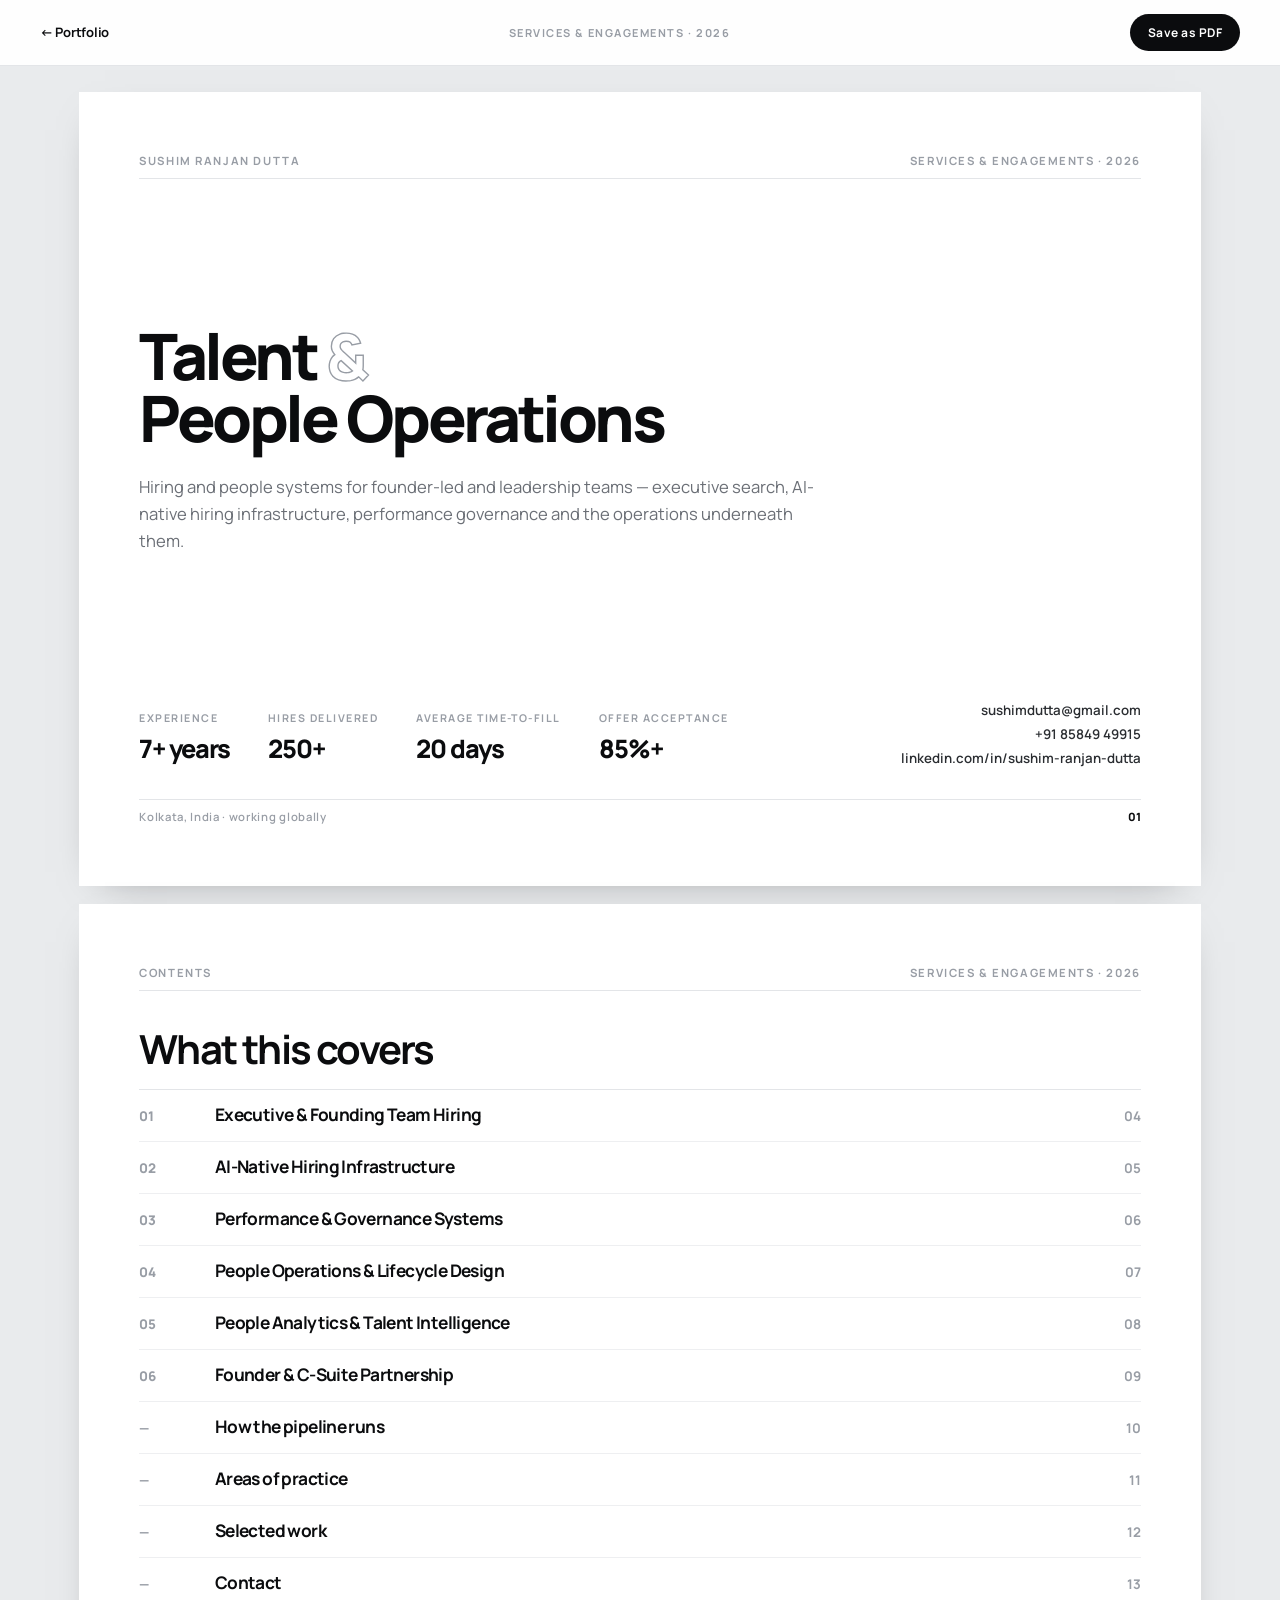
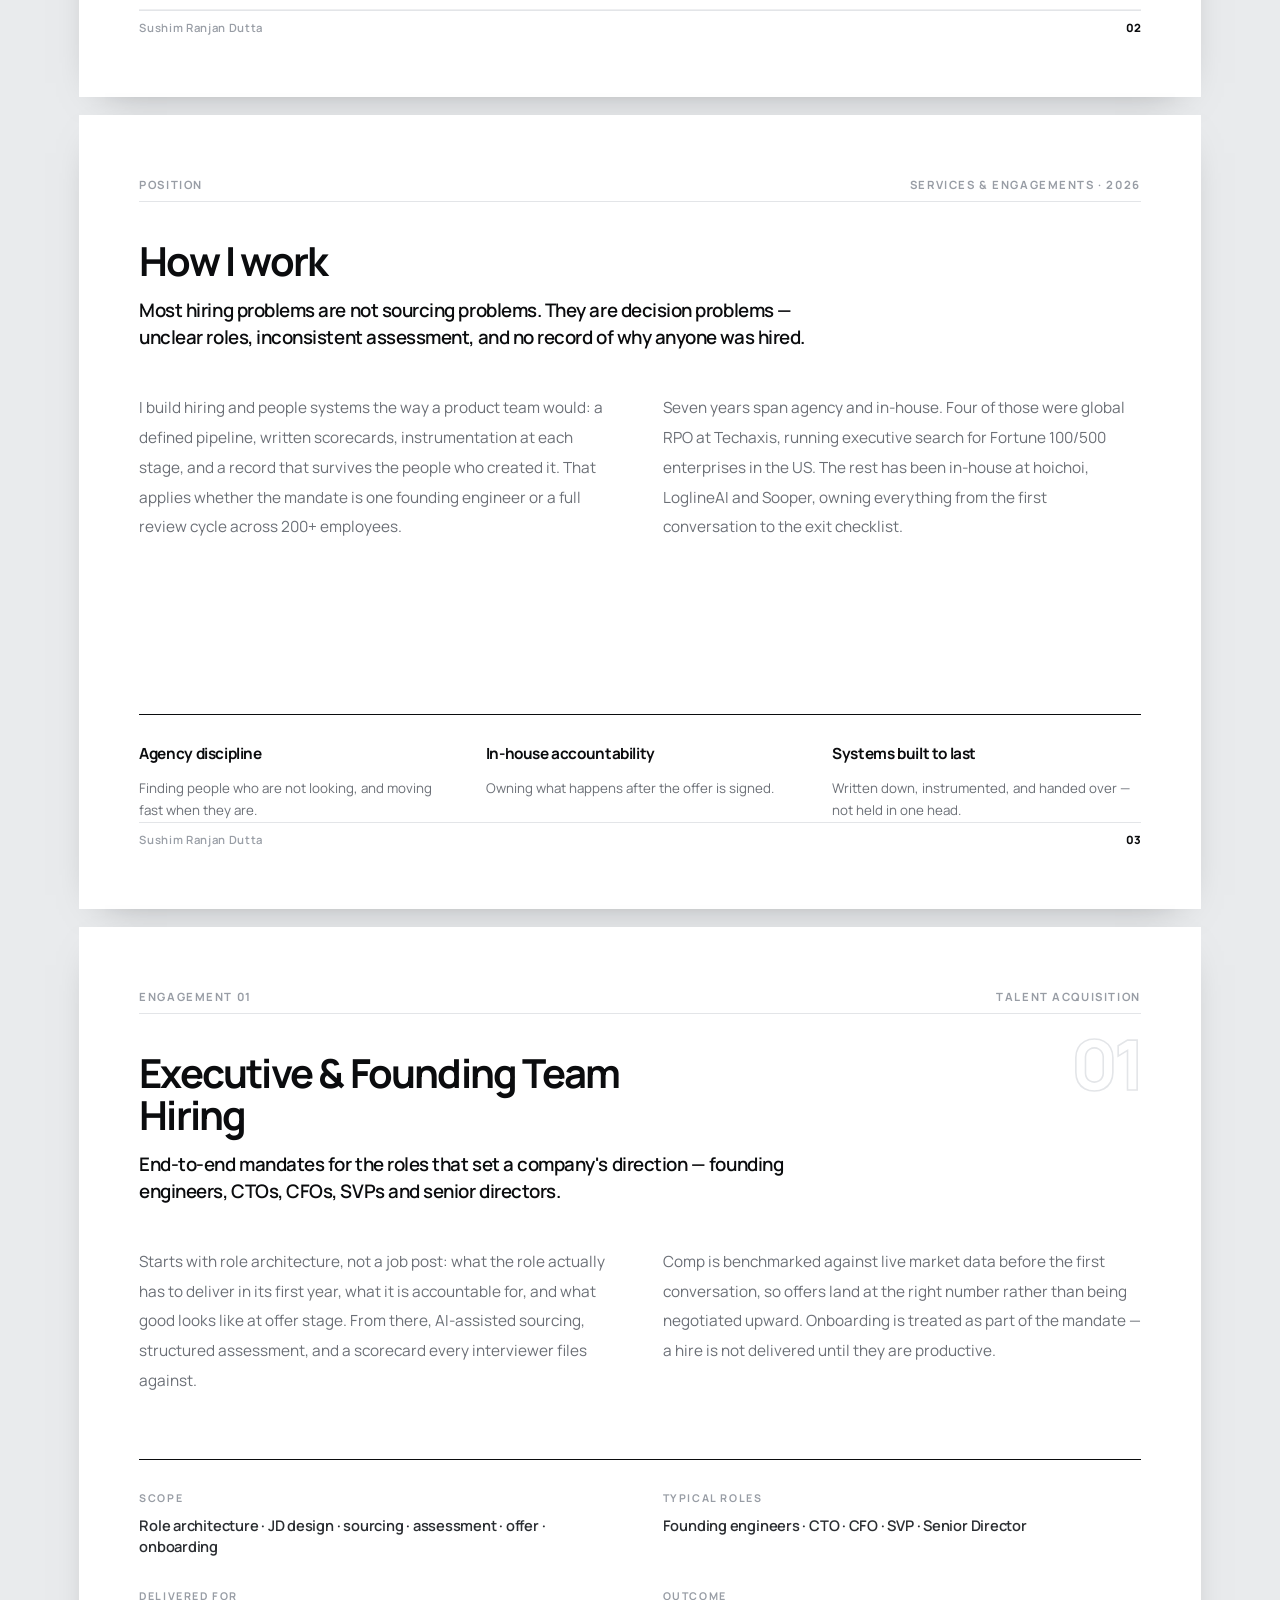
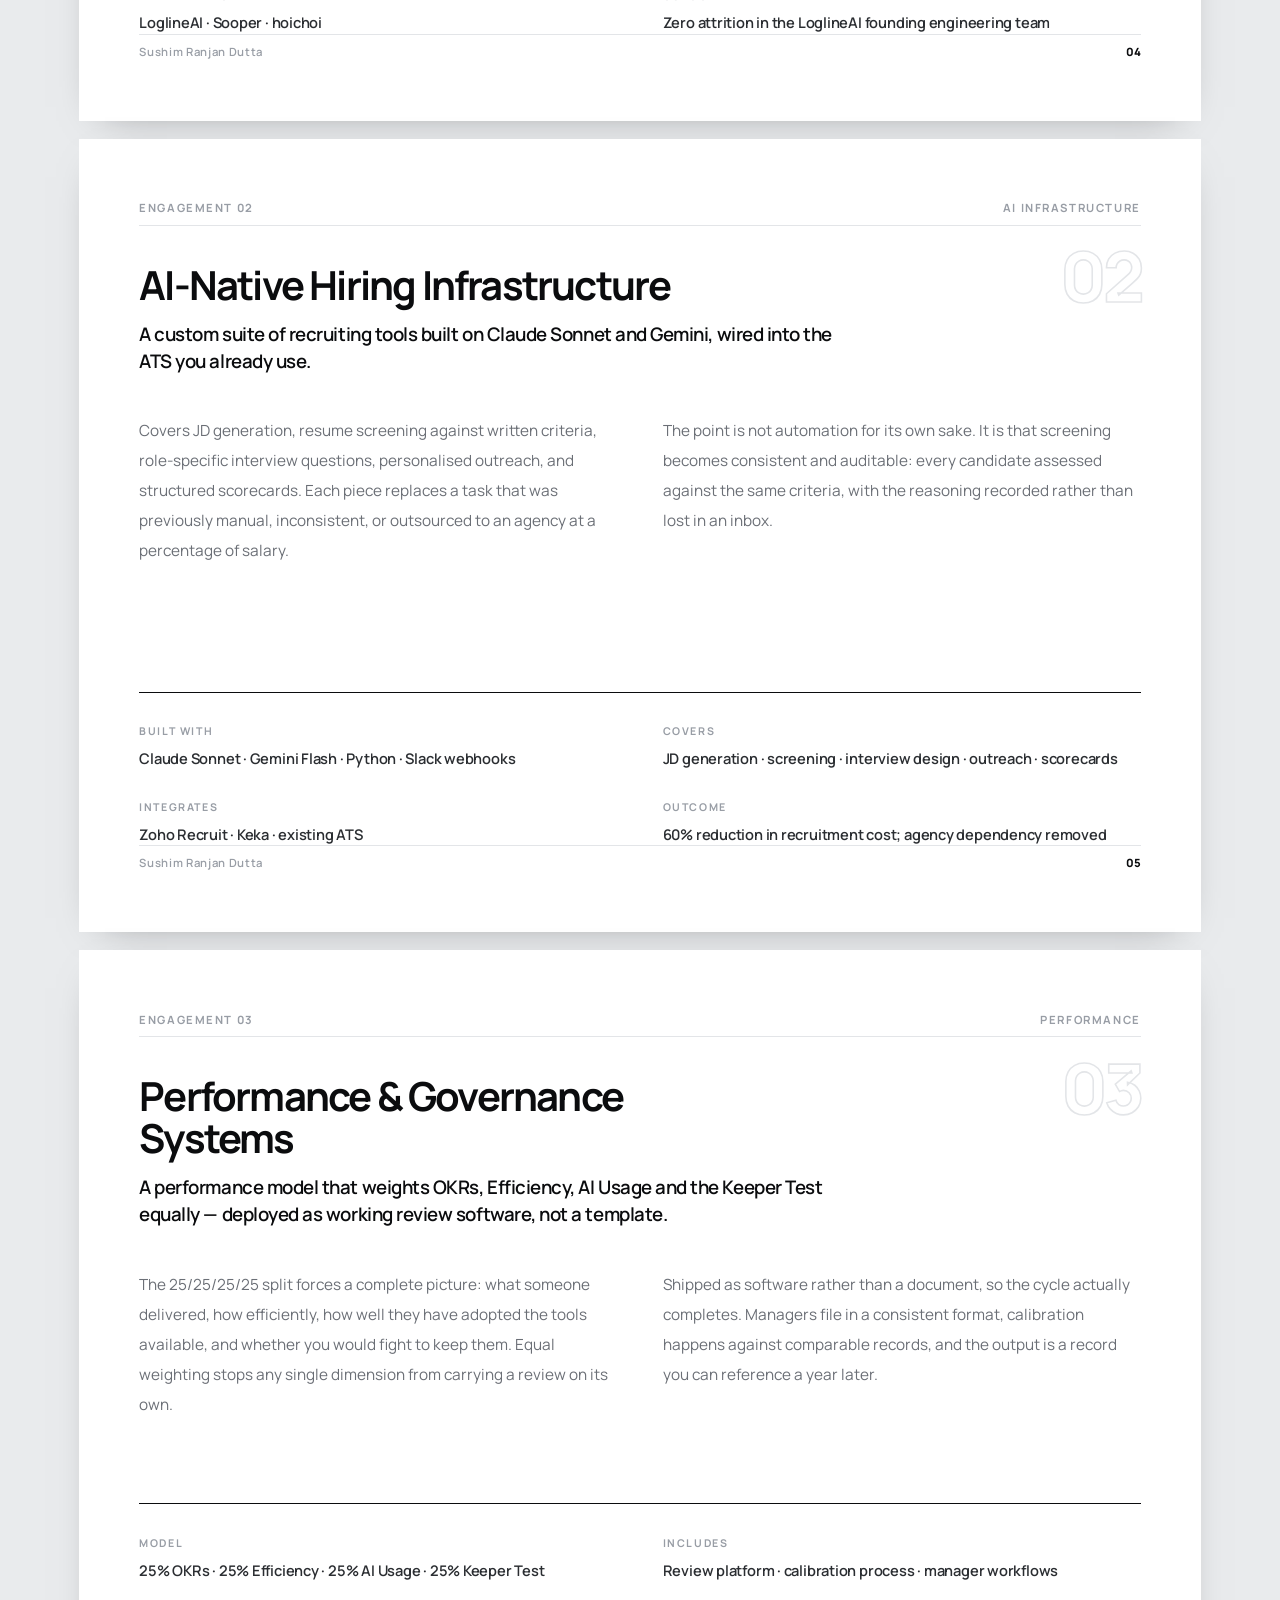
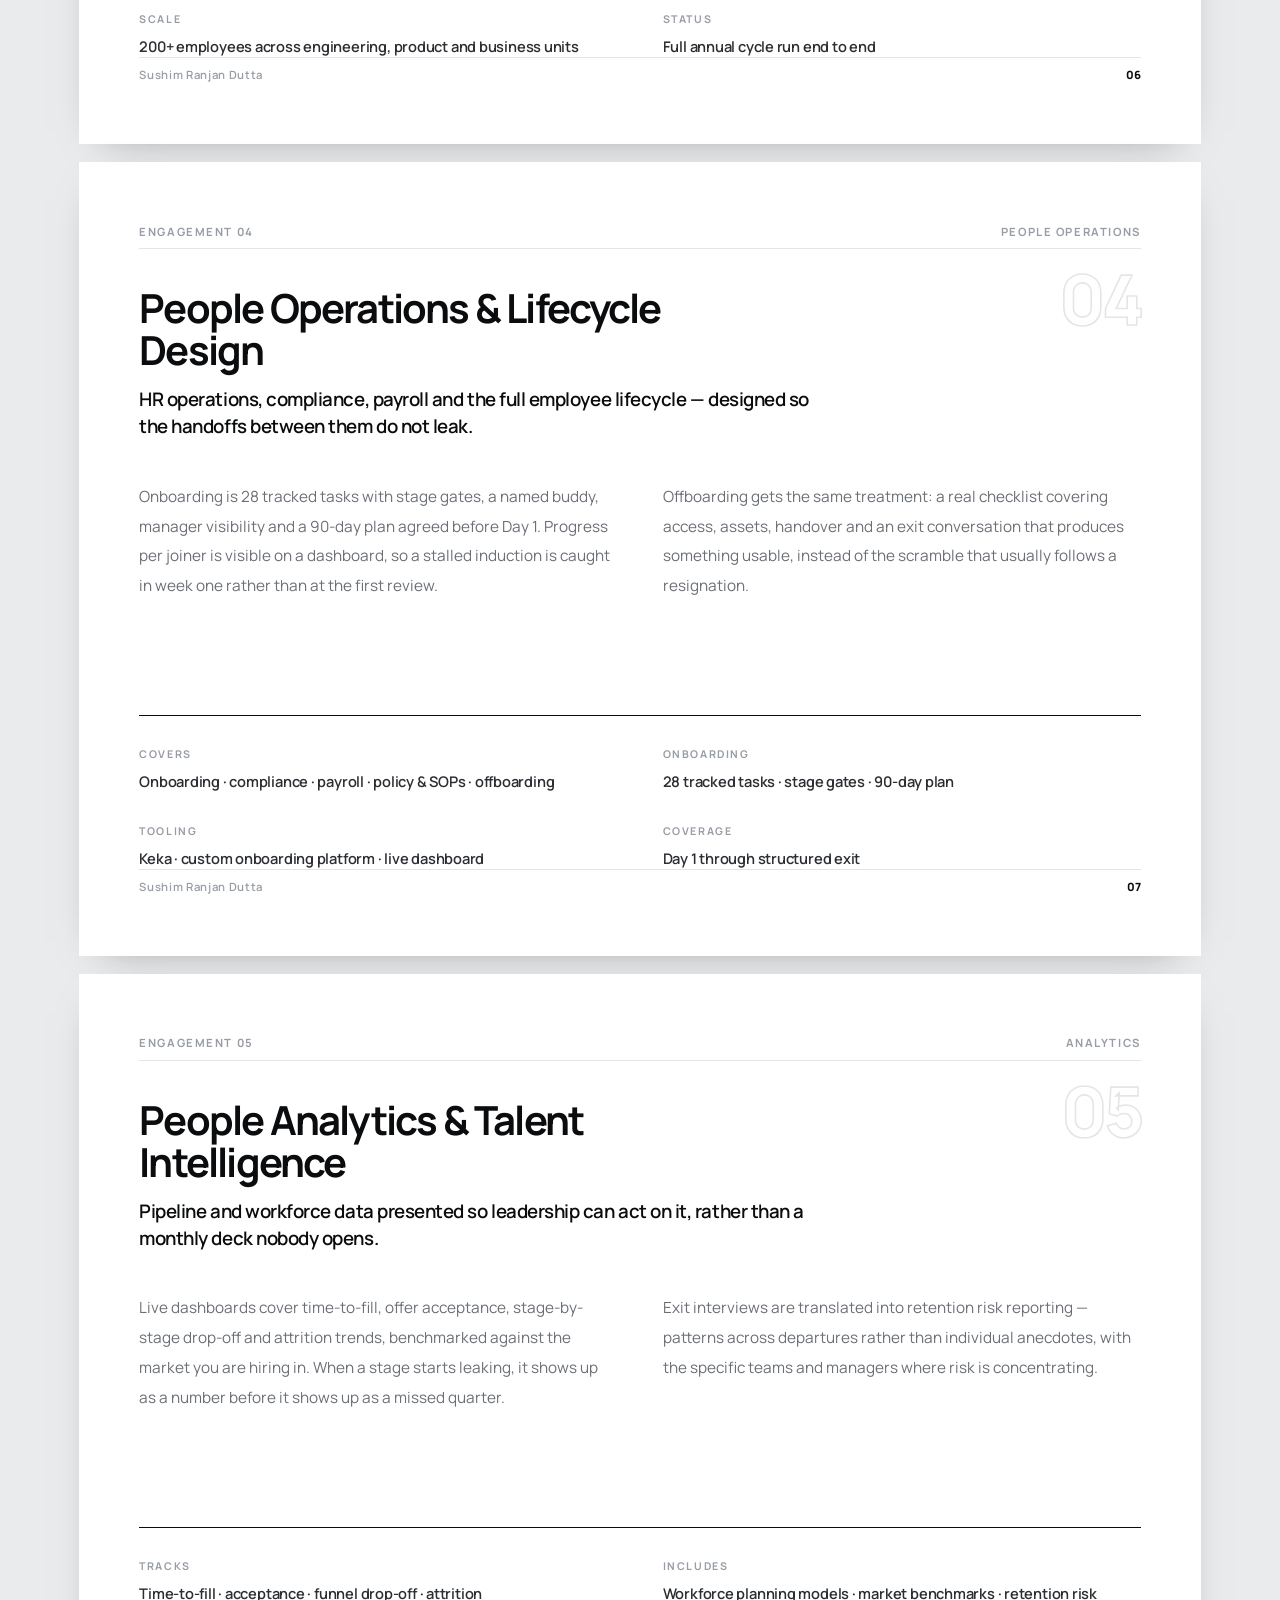
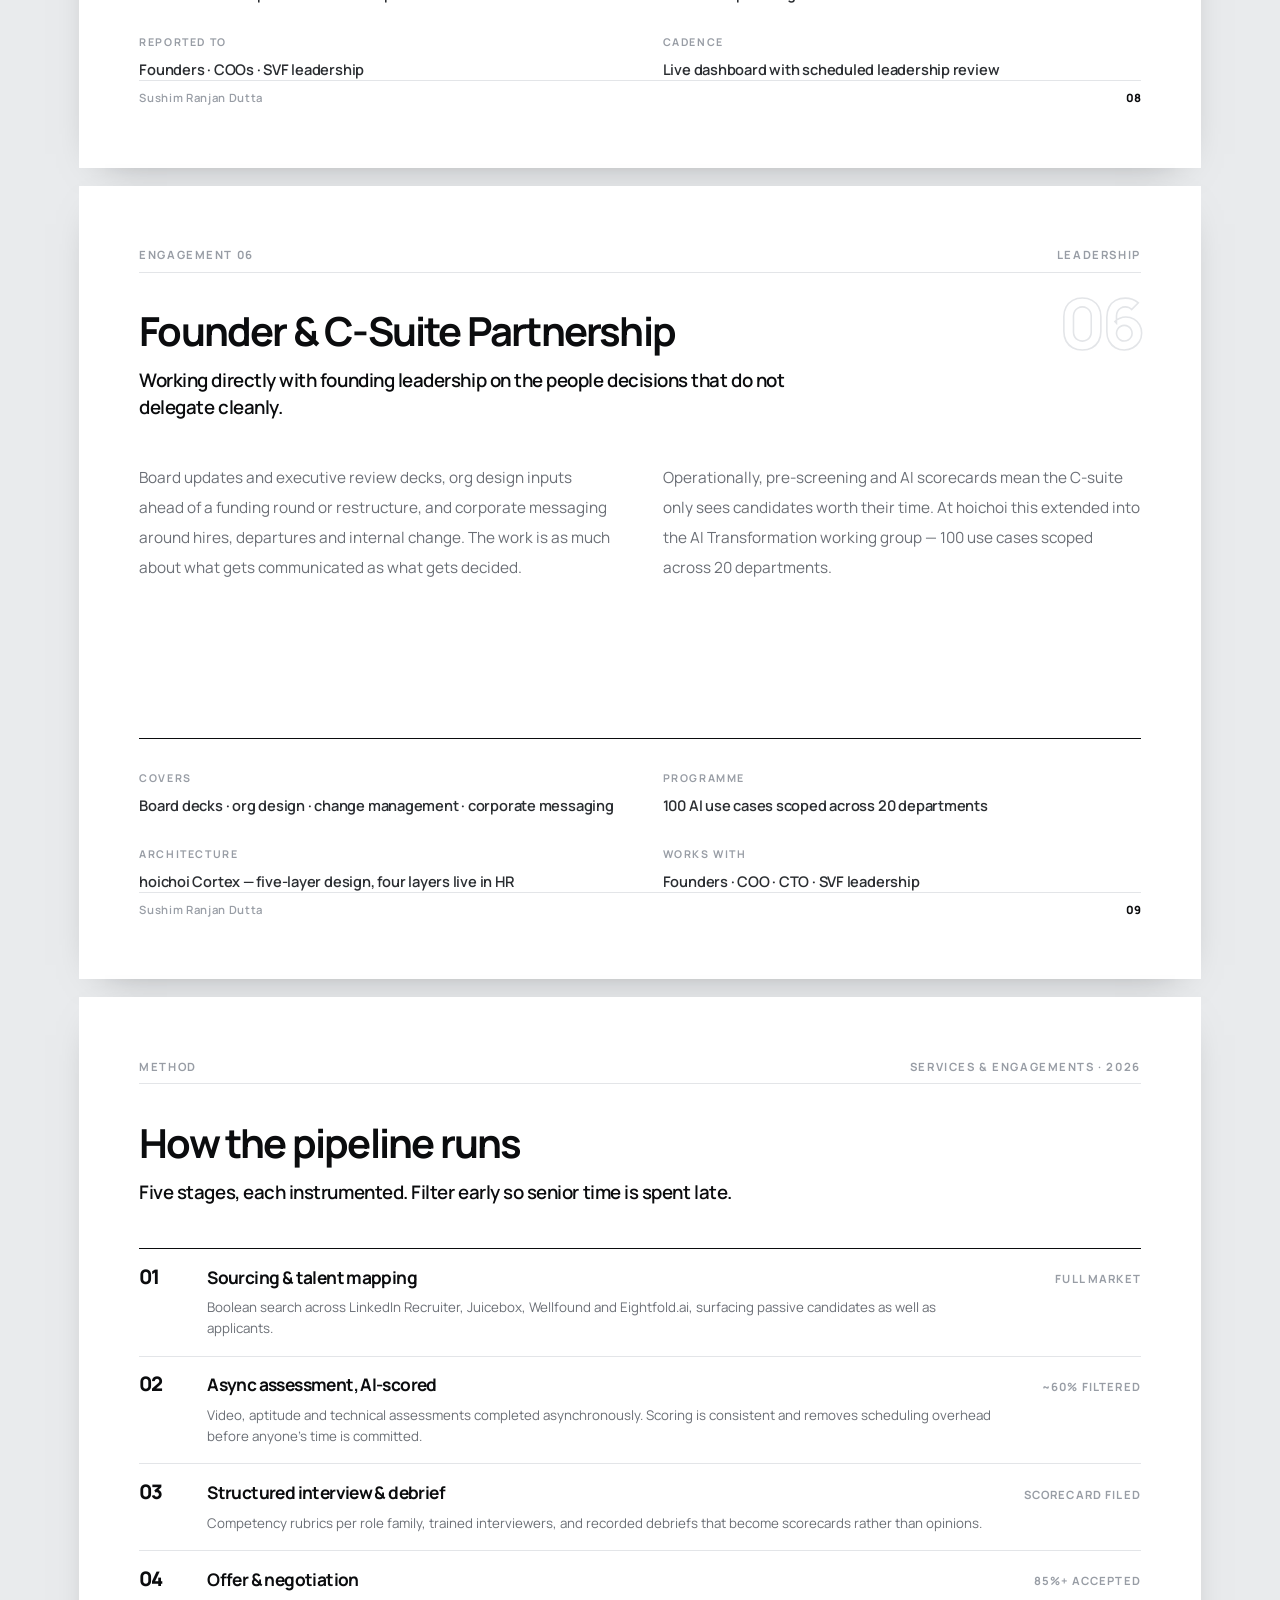
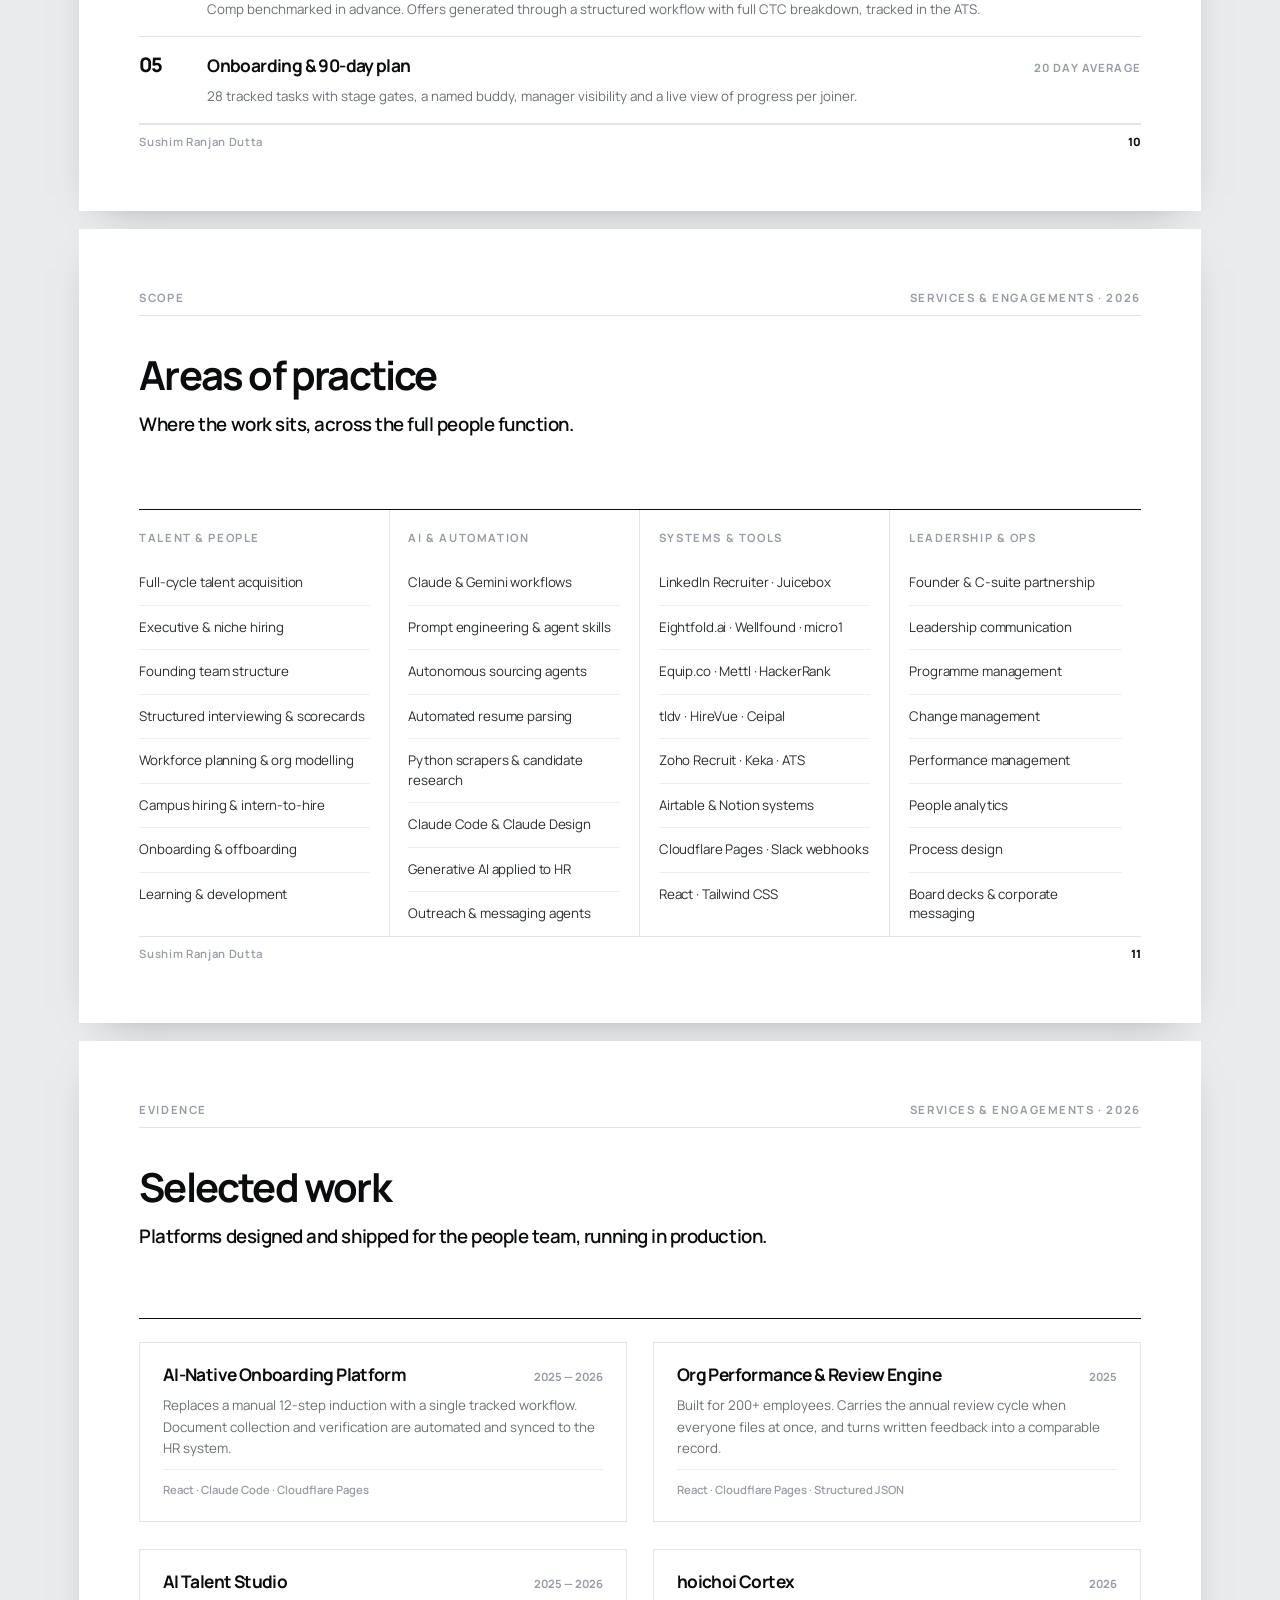
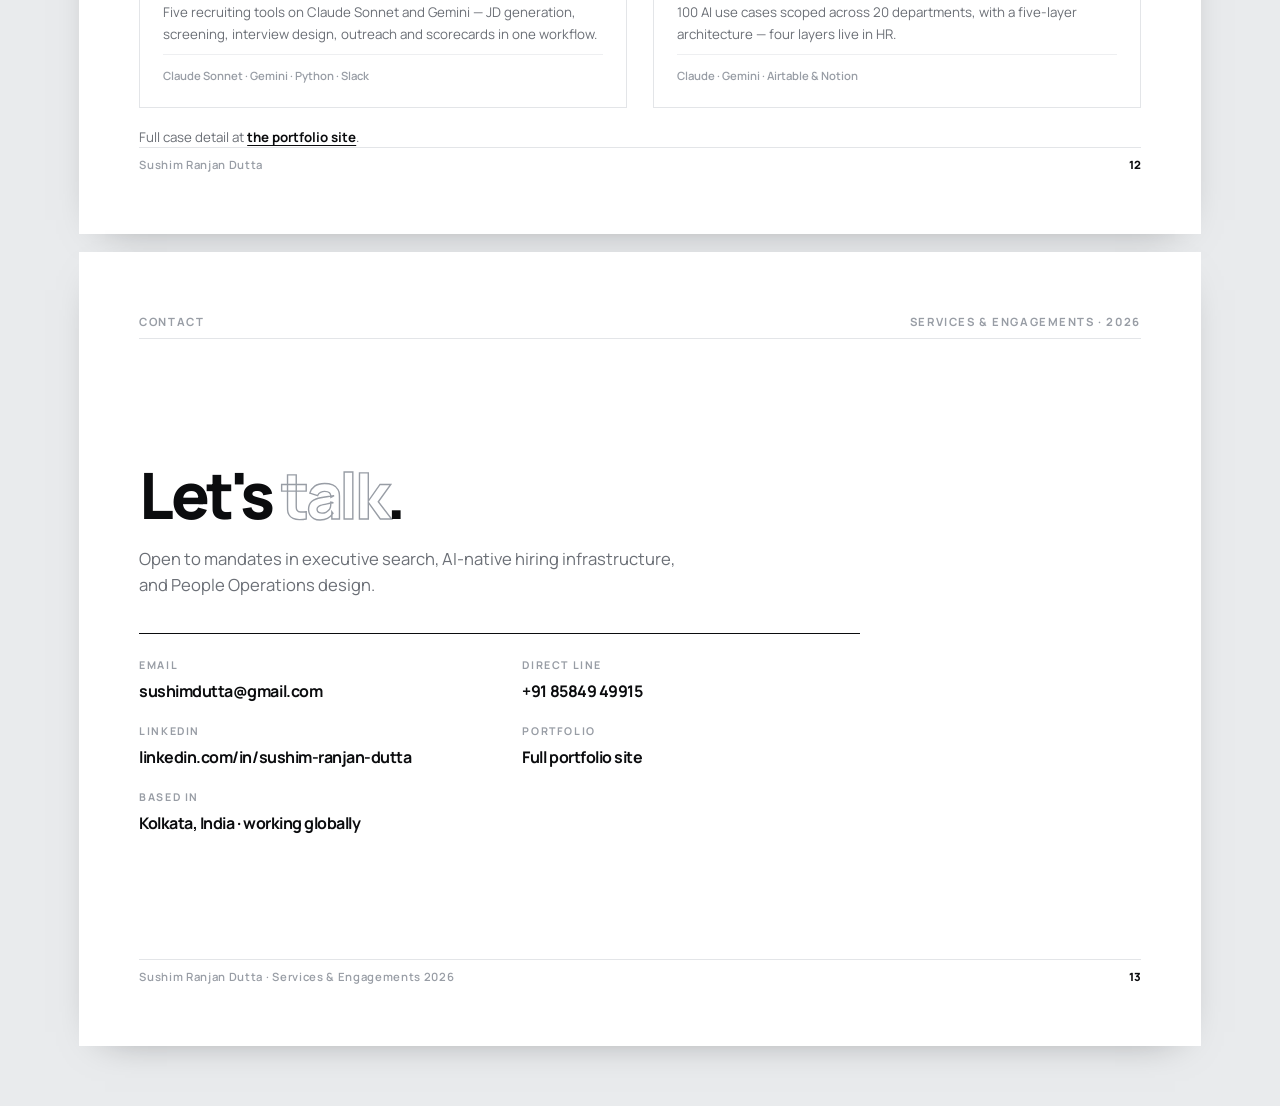
==== deck.html @ 43997d05 "Add files via upload" ====
<!DOCTYPE html>
<html lang="en">
<head>
<meta charset="UTF-8" />
<meta name="viewport" content="width=device-width, initial-scale=1.0" />
<title>Sushim Ranjan Dutta — Services &amp; Engagements</title>
<meta name="description" content="Talent Acquisition and People Operations. Six service engagements across the full employee lifecycle." />
<link rel="preconnect" href="https://fonts.googleapis.com" />
<link rel="preconnect" href="https://fonts.gstatic.com" crossorigin />
<link href="https://fonts.googleapis.com/css2?family=Manrope:wght@400;500;600;700;800&display=swap" rel="stylesheet" />
<link rel="stylesheet" href="deck.css" />
</head>
<body>

<!-- screen-only toolbar; never printed -->
<div class="bar no-print">
  <a class="bar-back" href="index.html">&#8592; Portfolio</a>
  <span class="bar-title">Services &amp; Engagements · 2026</span>
  <button class="bar-save" id="savePdf">Save as PDF</button>
</div>

<main class="deck-doc">

<!-- ============ 01 · COVER ============ -->
<section class="page page-cover">
  <div class="p-reg">
    <span>Sushim Ranjan Dutta</span>
    <span>Services &amp; Engagements · 2026</span>
  </div>

  <div class="cover-mid">
    <h1>Talent <span class="o">&amp;</span><br />People Operations</h1>
    <p class="cover-lede">
      Hiring and people systems for founder-led and leadership teams —
      executive search, AI-native hiring infrastructure, performance
      governance and the operations underneath them.
    </p>
  </div>

  <div class="cover-base">
    <dl class="cover-facts">
      <div><dt>Experience</dt><dd>7+ years</dd></div>
      <div><dt>Hires delivered</dt><dd>250+</dd></div>
      <div><dt>Average time-to-fill</dt><dd>20 days</dd></div>
      <div><dt>Offer acceptance</dt><dd>85%+</dd></div>
    </dl>
    <div class="cover-contact">
      <a href="mailto:sushimdutta@gmail.com">sushimdutta@gmail.com</a>
      <a href="tel:+918584949915">+91 85849 49915</a>
      <a href="https://www.linkedin.com/in/sushim-ranjan-dutta-3a6650204/">linkedin.com/in/sushim-ranjan-dutta</a>
    </div>
  </div>

  <div class="p-foot"><span>Kolkata, India · working globally</span><span>01</span></div>
</section>

<!-- ============ 02 · CONTENTS ============ -->
<section class="page">
  <div class="p-reg"><span>Contents</span><span>Services &amp; Engagements · 2026</span></div>

  <div class="p-body">
    <h2 class="p-h">What this covers</h2>
    <ol class="toc">
      <li><span class="toc-n">01</span><a href="#e01"><span class="toc-t">Executive &amp; Founding Team Hiring</span></a><span class="toc-p">04</span></li>
      <li><span class="toc-n">02</span><a href="#e02"><span class="toc-t">AI-Native Hiring Infrastructure</span></a><span class="toc-p">05</span></li>
      <li><span class="toc-n">03</span><a href="#e03"><span class="toc-t">Performance &amp; Governance Systems</span></a><span class="toc-p">06</span></li>
      <li><span class="toc-n">04</span><a href="#e04"><span class="toc-t">People Operations &amp; Lifecycle Design</span></a><span class="toc-p">07</span></li>
      <li><span class="toc-n">05</span><a href="#e05"><span class="toc-t">People Analytics &amp; Talent Intelligence</span></a><span class="toc-p">08</span></li>
      <li><span class="toc-n">06</span><a href="#e06"><span class="toc-t">Founder &amp; C-Suite Partnership</span></a><span class="toc-p">09</span></li>
      <li><span class="toc-n">&#8212;</span><a href="#pipeline"><span class="toc-t">How the pipeline runs</span></a><span class="toc-p">10</span></li>
      <li><span class="toc-n">&#8212;</span><a href="#practice"><span class="toc-t">Areas of practice</span></a><span class="toc-p">11</span></li>
      <li><span class="toc-n">&#8212;</span><a href="#proof"><span class="toc-t">Selected work</span></a><span class="toc-p">12</span></li>
      <li><span class="toc-n">&#8212;</span><a href="#contact"><span class="toc-t">Contact</span></a><span class="toc-p">13</span></li>
    </ol>
  </div>

  <div class="p-foot"><span>Sushim Ranjan Dutta</span><span>02</span></div>
</section>

<!-- ============ 03 · POSITION ============ -->
<section class="page">
  <div class="p-reg"><span>Position</span><span>Services &amp; Engagements · 2026</span></div>

  <div class="p-body">
    <h2 class="p-h">How I work</h2>
    <p class="p-lede">
      Most hiring problems are not sourcing problems. They are decision problems —
      unclear roles, inconsistent assessment, and no record of why anyone was hired.
    </p>
    <div class="two-col">
      <p>
        I build hiring and people systems the way a product team would: a defined
        pipeline, written scorecards, instrumentation at each stage, and a record that
        survives the people who created it. That applies whether the mandate is one
        founding engineer or a full review cycle across 200+ employees.
      </p>
      <p>
        Seven years span agency and in-house. Four of those were global RPO at Techaxis,
        running executive search for Fortune 100/500 enterprises in the US. The rest has
        been in-house at hoichoi, LoglineAI and Sooper, owning everything from the first
        conversation to the exit checklist.
      </p>
    </div>

    <div class="band">
      <div><strong>Agency discipline</strong><span>Finding people who are not looking, and moving fast when they are.</span></div>
      <div><strong>In-house accountability</strong><span>Owning what happens after the offer is signed.</span></div>
      <div><strong>Systems built to last</strong><span>Written down, instrumented, and handed over — not held in one head.</span></div>
    </div>
  </div>

  <div class="p-foot"><span>Sushim Ranjan Dutta</span><span>03</span></div>
</section>

<!-- ============ 04–09 · THE SIX ENGAGEMENTS ============ -->

<section class="page" id="e01">
  <div class="p-reg"><span>Engagement 01</span><span>Talent Acquisition</span></div>
  <div class="p-body eng">
    <span class="eng-no">01</span>
    <h2 class="p-h">Executive &amp; Founding Team Hiring</h2>
    <p class="p-lede">
      End-to-end mandates for the roles that set a company's direction — founding
      engineers, CTOs, CFOs, SVPs and senior directors.
    </p>
    <div class="two-col">
      <p>
        Starts with role architecture, not a job post: what the role actually has to
        deliver in its first year, what it is accountable for, and what good looks like
        at offer stage. From there, AI-assisted sourcing, structured assessment, and a
        scorecard every interviewer files against.
      </p>
      <p>
        Comp is benchmarked against live market data before the first conversation, so
        offers land at the right number rather than being negotiated upward. Onboarding
        is treated as part of the mandate — a hire is not delivered until they are
        productive.
      </p>
    </div>
    <dl class="spec">
      <div><dt>Scope</dt><dd>Role architecture · JD design · sourcing · assessment · offer · onboarding</dd></div>
      <div><dt>Typical roles</dt><dd>Founding engineers · CTO · CFO · SVP · Senior Director</dd></div>
      <div><dt>Delivered for</dt><dd>LoglineAI · Sooper · hoichoi</dd></div>
      <div><dt>Outcome</dt><dd>Zero attrition in the LoglineAI founding engineering team</dd></div>
    </dl>
  </div>
  <div class="p-foot"><span>Sushim Ranjan Dutta</span><span>04</span></div>
</section>

<section class="page" id="e02">
  <div class="p-reg"><span>Engagement 02</span><span>AI Infrastructure</span></div>
  <div class="p-body eng">
    <span class="eng-no">02</span>
    <h2 class="p-h">AI-Native Hiring Infrastructure</h2>
    <p class="p-lede">
      A custom suite of recruiting tools built on Claude Sonnet and Gemini, wired into
      the ATS you already use.
    </p>
    <div class="two-col">
      <p>
        Covers JD generation, resume screening against written criteria, role-specific
        interview questions, personalised outreach, and structured scorecards. Each
        piece replaces a task that was previously manual, inconsistent, or outsourced
        to an agency at a percentage of salary.
      </p>
      <p>
        The point is not automation for its own sake. It is that screening becomes
        consistent and auditable: every candidate assessed against the same criteria,
        with the reasoning recorded rather than lost in an inbox.
      </p>
    </div>
    <dl class="spec">
      <div><dt>Built with</dt><dd>Claude Sonnet · Gemini Flash · Python · Slack webhooks</dd></div>
      <div><dt>Covers</dt><dd>JD generation · screening · interview design · outreach · scorecards</dd></div>
      <div><dt>Integrates</dt><dd>Zoho Recruit · Keka · existing ATS</dd></div>
      <div><dt>Outcome</dt><dd>60% reduction in recruitment cost; agency dependency removed</dd></div>
    </dl>
  </div>
  <div class="p-foot"><span>Sushim Ranjan Dutta</span><span>05</span></div>
</section>

<section class="page" id="e03">
  <div class="p-reg"><span>Engagement 03</span><span>Performance</span></div>
  <div class="p-body eng">
    <span class="eng-no">03</span>
    <h2 class="p-h">Performance &amp; Governance Systems</h2>
    <p class="p-lede">
      A performance model that weights OKRs, Efficiency, AI Usage and the Keeper Test
      equally — deployed as working review software, not a template.
    </p>
    <div class="two-col">
      <p>
        The 25/25/25/25 split forces a complete picture: what someone delivered, how
        efficiently, how well they have adopted the tools available, and whether you
        would fight to keep them. Equal weighting stops any single dimension from
        carrying a review on its own.
      </p>
      <p>
        Shipped as software rather than a document, so the cycle actually completes.
        Managers file in a consistent format, calibration happens against comparable
        records, and the output is a record you can reference a year later.
      </p>
    </div>
    <dl class="spec">
      <div><dt>Model</dt><dd>25% OKRs · 25% Efficiency · 25% AI Usage · 25% Keeper Test</dd></div>
      <div><dt>Includes</dt><dd>Review platform · calibration process · manager workflows</dd></div>
      <div><dt>Scale</dt><dd>200+ employees across engineering, product and business units</dd></div>
      <div><dt>Status</dt><dd>Full annual cycle run end to end</dd></div>
    </dl>
  </div>
  <div class="p-foot"><span>Sushim Ranjan Dutta</span><span>06</span></div>
</section>

<section class="page" id="e04">
  <div class="p-reg"><span>Engagement 04</span><span>People Operations</span></div>
  <div class="p-body eng">
    <span class="eng-no">04</span>
    <h2 class="p-h">People Operations &amp; Lifecycle Design</h2>
    <p class="p-lede">
      HR operations, compliance, payroll and the full employee lifecycle — designed so
      the handoffs between them do not leak.
    </p>
    <div class="two-col">
      <p>
        Onboarding is 28 tracked tasks with stage gates, a named buddy, manager
        visibility and a 90-day plan agreed before Day 1. Progress per joiner is visible
        on a dashboard, so a stalled induction is caught in week one rather than at the
        first review.
      </p>
      <p>
        Offboarding gets the same treatment: a real checklist covering access, assets,
        handover and an exit conversation that produces something usable, instead of the
        scramble that usually follows a resignation.
      </p>
    </div>
    <dl class="spec">
      <div><dt>Covers</dt><dd>Onboarding · compliance · payroll · policy &amp; SOPs · offboarding</dd></div>
      <div><dt>Onboarding</dt><dd>28 tracked tasks · stage gates · 90-day plan</dd></div>
      <div><dt>Tooling</dt><dd>Keka · custom onboarding platform · live dashboard</dd></div>
      <div><dt>Coverage</dt><dd>Day 1 through structured exit</dd></div>
    </dl>
  </div>
  <div class="p-foot"><span>Sushim Ranjan Dutta</span><span>07</span></div>
</section>

<section class="page" id="e05">
  <div class="p-reg"><span>Engagement 05</span><span>Analytics</span></div>
  <div class="p-body eng">
    <span class="eng-no">05</span>
    <h2 class="p-h">People Analytics &amp; Talent Intelligence</h2>
    <p class="p-lede">
      Pipeline and workforce data presented so leadership can act on it, rather than a
      monthly deck nobody opens.
    </p>
    <div class="two-col">
      <p>
        Live dashboards cover time-to-fill, offer acceptance, stage-by-stage drop-off
        and attrition trends, benchmarked against the market you are hiring in. When a
        stage starts leaking, it shows up as a number before it shows up as a missed
        quarter.
      </p>
      <p>
        Exit interviews are translated into retention risk reporting — patterns across
        departures rather than individual anecdotes, with the specific teams and managers
        where risk is concentrating.
      </p>
    </div>
    <dl class="spec">
      <div><dt>Tracks</dt><dd>Time-to-fill · acceptance · funnel drop-off · attrition</dd></div>
      <div><dt>Includes</dt><dd>Workforce planning models · market benchmarks · retention risk</dd></div>
      <div><dt>Reported to</dt><dd>Founders · COOs · SVF leadership</dd></div>
      <div><dt>Cadence</dt><dd>Live dashboard with scheduled leadership review</dd></div>
    </dl>
  </div>
  <div class="p-foot"><span>Sushim Ranjan Dutta</span><span>08</span></div>
</section>

<section class="page" id="e06">
  <div class="p-reg"><span>Engagement 06</span><span>Leadership</span></div>
  <div class="p-body eng">
    <span class="eng-no">06</span>
    <h2 class="p-h">Founder &amp; C-Suite Partnership</h2>
    <p class="p-lede">
      Working directly with founding leadership on the people decisions that do not
      delegate cleanly.
    </p>
    <div class="two-col">
      <p>
        Board updates and executive review decks, org design inputs ahead of a funding
        round or restructure, and corporate messaging around hires, departures and
        internal change. The work is as much about what gets communicated as what gets
        decided.
      </p>
      <p>
        Operationally, pre-screening and AI scorecards mean the C-suite only sees
        candidates worth their time. At hoichoi this extended into the AI Transformation
        working group — 100 use cases scoped across 20 departments.
      </p>
    </div>
    <dl class="spec">
      <div><dt>Covers</dt><dd>Board decks · org design · change management · corporate messaging</dd></div>
      <div><dt>Programme</dt><dd>100 AI use cases scoped across 20 departments</dd></div>
      <div><dt>Architecture</dt><dd>hoichoi Cortex — five-layer design, four layers live in HR</dd></div>
      <div><dt>Works with</dt><dd>Founders · COO · CTO · SVF leadership</dd></div>
    </dl>
  </div>
  <div class="p-foot"><span>Sushim Ranjan Dutta</span><span>09</span></div>
</section>

<!-- ============ 10 · PIPELINE ============ -->
<section class="page" id="pipeline">
  <div class="p-reg"><span>Method</span><span>Services &amp; Engagements · 2026</span></div>
  <div class="p-body">
    <h2 class="p-h">How the pipeline runs</h2>
    <p class="p-lede">Five stages, each instrumented. Filter early so senior time is spent late.</p>

    <ol class="stages">
      <li>
        <span class="st-n">01</span>
        <div>
          <h3>Sourcing &amp; talent mapping</h3>
          <p>Boolean search across LinkedIn Recruiter, Juicebox, Wellfound and Eightfold.ai, surfacing passive candidates as well as applicants.</p>
        </div>
        <span class="st-m">Full market</span>
      </li>
      <li>
        <span class="st-n">02</span>
        <div>
          <h3>Async assessment, AI-scored</h3>
          <p>Video, aptitude and technical assessments completed asynchronously. Scoring is consistent and removes scheduling overhead before anyone's time is committed.</p>
        </div>
        <span class="st-m">~60% filtered</span>
      </li>
      <li>
        <span class="st-n">03</span>
        <div>
          <h3>Structured interview &amp; debrief</h3>
          <p>Competency rubrics per role family, trained interviewers, and recorded debriefs that become scorecards rather than opinions.</p>
        </div>
        <span class="st-m">Scorecard filed</span>
      </li>
      <li>
        <span class="st-n">04</span>
        <div>
          <h3>Offer &amp; negotiation</h3>
          <p>Comp benchmarked in advance. Offers generated through a structured workflow with full CTC breakdown, tracked in the ATS.</p>
        </div>
        <span class="st-m">85%+ accepted</span>
      </li>
      <li>
        <span class="st-n">05</span>
        <div>
          <h3>Onboarding &amp; 90-day plan</h3>
          <p>28 tracked tasks with stage gates, a named buddy, manager visibility and a live view of progress per joiner.</p>
        </div>
        <span class="st-m">20 day average</span>
      </li>
    </ol>
  </div>
  <div class="p-foot"><span>Sushim Ranjan Dutta</span><span>10</span></div>
</section>

<!-- ============ 11 · PRACTICE ============ -->
<section class="page" id="practice">
  <div class="p-reg"><span>Scope</span><span>Services &amp; Engagements · 2026</span></div>
  <div class="p-body">
    <h2 class="p-h">Areas of practice</h2>
    <p class="p-lede">Where the work sits, across the full people function.</p>

    <div class="prac">
      <div>
        <h4>Talent &amp; People</h4>
        <ul>
          <li>Full-cycle talent acquisition</li>
          <li>Executive &amp; niche hiring</li>
          <li>Founding team structure</li>
          <li>Structured interviewing &amp; scorecards</li>
          <li>Workforce planning &amp; org modelling</li>
          <li>Campus hiring &amp; intern-to-hire</li>
          <li>Onboarding &amp; offboarding</li>
          <li>Learning &amp; development</li>
        </ul>
      </div>
      <div>
        <h4>AI &amp; Automation</h4>
        <ul>
          <li>Claude &amp; Gemini workflows</li>
          <li>Prompt engineering &amp; agent skills</li>
          <li>Autonomous sourcing agents</li>
          <li>Automated resume parsing</li>
          <li>Python scrapers &amp; candidate research</li>
          <li>Claude Code &amp; Claude Design</li>
          <li>Generative AI applied to HR</li>
          <li>Outreach &amp; messaging agents</li>
        </ul>
      </div>
      <div>
        <h4>Systems &amp; Tools</h4>
        <ul>
          <li>LinkedIn Recruiter · Juicebox</li>
          <li>Eightfold.ai · Wellfound · micro1</li>
          <li>Equip.co · Mettl · HackerRank</li>
          <li>tldv · HireVue · Ceipal</li>
          <li>Zoho Recruit · Keka · ATS</li>
          <li>Airtable &amp; Notion systems</li>
          <li>Cloudflare Pages · Slack webhooks</li>
          <li>React · Tailwind CSS</li>
        </ul>
      </div>
      <div>
        <h4>Leadership &amp; Ops</h4>
        <ul>
          <li>Founder &amp; C-suite partnership</li>
          <li>Leadership communication</li>
          <li>Programme management</li>
          <li>Change management</li>
          <li>Performance management</li>
          <li>People analytics</li>
          <li>Process design</li>
          <li>Board decks &amp; corporate messaging</li>
        </ul>
      </div>
    </div>
  </div>
  <div class="p-foot"><span>Sushim Ranjan Dutta</span><span>11</span></div>
</section>

<!-- ============ 12 · PROOF ============ -->
<section class="page" id="proof">
  <div class="p-reg"><span>Evidence</span><span>Services &amp; Engagements · 2026</span></div>
  <div class="p-body">
    <h2 class="p-h">Selected work</h2>
    <p class="p-lede">Platforms designed and shipped for the people team, running in production.</p>

    <div class="proof">
      <article>
        <header><h3>AI-Native Onboarding Platform</h3><span>2025 &#8212; 2026</span></header>
        <p>Replaces a manual 12-step induction with a single tracked workflow. Document collection and verification are automated and synced to the HR system.</p>
        <span class="proof-k">React · Claude Code · Cloudflare Pages</span>
      </article>
      <article>
        <header><h3>Org Performance &amp; Review Engine</h3><span>2025</span></header>
        <p>Built for 200+ employees. Carries the annual review cycle when everyone files at once, and turns written feedback into a comparable record.</p>
        <span class="proof-k">React · Cloudflare Pages · Structured JSON</span>
      </article>
      <article>
        <header><h3>AI Talent Studio</h3><span>2025 &#8212; 2026</span></header>
        <p>Five recruiting tools on Claude Sonnet and Gemini — JD generation, screening, interview design, outreach and scorecards in one workflow.</p>
        <span class="proof-k">Claude Sonnet · Gemini · Python · Slack</span>
      </article>
      <article>
        <header><h3>hoichoi Cortex</h3><span>2026</span></header>
        <p>100 AI use cases scoped across 20 departments, with a five-layer architecture — four layers live in HR.</p>
        <span class="proof-k">Claude · Gemini · Airtable &amp; Notion</span>
      </article>
    </div>

    <p class="proof-link no-print">
      Full case detail at
      <a href="index.html#work">the portfolio site</a>.
    </p>
  </div>
  <div class="p-foot"><span>Sushim Ranjan Dutta</span><span>12</span></div>
</section>

<!-- ============ 13 · CONTACT ============ -->
<section class="page page-end" id="contact">
  <div class="p-reg"><span>Contact</span><span>Services &amp; Engagements · 2026</span></div>

  <div class="end-mid">
    <h2>Let's <span class="o">talk</span>.</h2>
    <p>
      Open to mandates in executive search, AI-native hiring infrastructure,
      and People Operations design.
    </p>

    <dl class="end-reach">
      <div><dt>Email</dt><dd><a href="mailto:sushimdutta@gmail.com">sushimdutta@gmail.com</a></dd></div>
      <div><dt>Direct line</dt><dd><a href="tel:+918584949915">+91 85849 49915</a></dd></div>
      <div><dt>LinkedIn</dt><dd><a href="https://www.linkedin.com/in/sushim-ranjan-dutta-3a6650204/">linkedin.com/in/sushim-ranjan-dutta</a></dd></div>
      <div><dt>Portfolio</dt><dd><a href="https://sushim-ranjan-dutta-ai-powered-ta-portfolio-633647667726.asia-southeast1.run.app/">Full portfolio site</a></dd></div>
      <div><dt>Based in</dt><dd>Kolkata, India · working globally</dd></div>
    </dl>
  </div>

  <div class="p-foot"><span>Sushim Ranjan Dutta · Services &amp; Engagements 2026</span><span>13</span></div>
</section>

</main>

<script>
  document.getElementById('savePdf').addEventListener('click', function () {
    window.print();
  });
</script>
</body>
</html>
---- deck.css ----
/* ============================================================
   Sushim Ranjan Dutta — Services & Engagements
   A print-first deck. Each .page is one A4 landscape sheet;
   on screen the same pages stack as a scrollable document.
   ============================================================ */

:root{
  --paper:#FFFFFF;
  --ink:#0B0C0E;
  --ink-2:#2A2D31;
  --muted:#6B6F76;
  --muted-2:#989DA5;
  --line:#E3E5E8;
  --line-soft:#EEEFF1;

  --sans:"Manrope", -apple-system, BlinkMacSystemFont, "Helvetica Neue", Arial, sans-serif;

  /* A4 landscape, 12mm margins handled by @page */
  --pw:297mm;
  --ph:210mm;
  --pad:16mm;
}

*,*::before,*::after{box-sizing:border-box;}
html{-webkit-text-size-adjust:100%;}
body{
  margin:0;background:#E9EBED;color:var(--ink);
  font-family:var(--sans);font-size:11pt;line-height:1.55;
  -webkit-font-smoothing:antialiased;
}
h1,h2,h3,h4{margin:0;font-weight:700;letter-spacing:-.03em;}
p{margin:0;}
dl,dd{margin:0;}
ul,ol{margin:0;padding:0;list-style:none;}
a{color:inherit;text-decoration:none;}

/* outlined type, used sparingly */
.o{
  color:transparent;
  -webkit-text-stroke:1.4px var(--muted-2);
  font-weight:inherit;
}
@supports not ((-webkit-text-stroke:1px black)){ .o{color:var(--muted-2);} }

/* ============================================================
   SCREEN TOOLBAR
   ============================================================ */
.bar{
  position:sticky;top:0;z-index:50;
  display:flex;align-items:center;justify-content:space-between;gap:16px;
  padding:14px clamp(16px,4vw,40px);
  background:rgba(255,255,255,.94);backdrop-filter:blur(12px);
  border-bottom:1px solid var(--line);
}
.bar-back{font-size:13px;font-weight:700;letter-spacing:-.02em;}
.bar-title{font-size:11px;font-weight:700;letter-spacing:.14em;text-transform:uppercase;color:var(--muted-2);}
.bar-save{
  font-family:inherit;font-size:12px;font-weight:700;letter-spacing:.04em;
  padding:10px 18px;border-radius:99px;cursor:pointer;
  background:var(--ink);color:var(--paper);border:none;
  transition:opacity .3s ease;
}
.bar-save:hover{opacity:.84;}

/* ============================================================
   PAGE
   ============================================================ */
.deck-doc{
  display:flex;flex-direction:column;align-items:center;gap:18px;
  padding:26px 16px 60px;
}
.page{
  position:relative;
  width:var(--pw);min-height:var(--ph);
  padding:var(--pad);
  background:var(--paper);
  display:flex;flex-direction:column;
  box-shadow:0 12px 40px -26px rgba(11,12,14,.5);
}

/* running head + foot on every sheet */
.p-reg{
  display:flex;align-items:baseline;justify-content:space-between;gap:20px;
  padding-bottom:8px;border-bottom:1px solid var(--line);
  font-size:8.5pt;font-weight:700;letter-spacing:.14em;text-transform:uppercase;
  color:var(--muted-2);
}
.p-foot{
  margin-top:auto;padding-top:8px;border-top:1px solid var(--line);
  display:flex;align-items:baseline;justify-content:space-between;gap:20px;
  font-size:8.5pt;font-weight:600;letter-spacing:.06em;color:var(--muted-2);
}
.p-foot span:last-child{font-weight:800;color:var(--ink);letter-spacing:0;}

.p-body{padding-top:10mm;flex:1;display:flex;flex-direction:column;}

.p-h{font-size:30pt;letter-spacing:-.045em;line-height:1.05;margin-bottom:4mm;}
.p-lede{
  font-size:14pt;line-height:1.45;font-weight:600;letter-spacing:-.025em;
  max-width:58ch;margin-bottom:11mm;
}

.two-col{
  display:grid;grid-template-columns:repeat(2,1fr);gap:12mm;
  margin-bottom:10mm;
}
.two-col p{font-size:11.5pt;line-height:1.95;color:var(--muted);}

/* ============================================================
   COVER
   ============================================================ */
.page-cover .cover-mid{
  flex:1;display:flex;flex-direction:column;justify-content:center;
  padding:10mm 0;
}
.page-cover h1{
  font-size:48pt;font-weight:800;letter-spacing:-.055em;line-height:.96;
  margin-bottom:7mm;
}
.cover-lede{
  font-size:12.5pt;line-height:1.6;color:var(--muted);max-width:68ch;
}
.cover-base{
  display:flex;align-items:flex-end;justify-content:space-between;
  gap:12mm;padding-bottom:8mm;
}
.cover-facts{display:grid;grid-template-columns:repeat(4,auto);gap:10mm;}
.cover-facts dt{font-size:8pt;font-weight:700;letter-spacing:.14em;text-transform:uppercase;color:var(--muted-2);margin-bottom:3px;}
.cover-facts dd{font-size:19pt;font-weight:800;letter-spacing:-.04em;}
.cover-contact{display:flex;flex-direction:column;gap:3px;text-align:right;}
.cover-contact a{font-size:10pt;font-weight:600;color:var(--ink-2);}

/* ============================================================
   CONTENTS
   ============================================================ */
.toc{border-top:1px solid var(--line);margin-top:auto;}
.toc li{
  display:grid;grid-template-columns:14mm 1fr 12mm;align-items:baseline;gap:6mm;
  padding:3.2mm 0;border-bottom:1px solid var(--line-soft);
}
.toc-n{font-size:10pt;font-weight:800;color:var(--muted-2);letter-spacing:-.02em;}
.toc-t{font-size:13pt;font-weight:700;letter-spacing:-.035em;}
.toc a{display:block;}
.toc a:hover .toc-t{text-decoration:underline;text-underline-offset:3px;}
.toc-p{font-size:10pt;font-weight:700;color:var(--muted-2);text-align:right;}

/* ============================================================
   POSITION — three-up band
   ============================================================ */
.band{
  display:grid;grid-template-columns:repeat(3,1fr);gap:10mm;
  padding-top:7mm;border-top:1px solid var(--ink);
  margin-top:auto;
}
.band > div{display:flex;flex-direction:column;gap:3mm;}
.band strong{font-size:11.5pt;font-weight:700;letter-spacing:-.025em;}
.band span{font-size:10pt;line-height:1.7;color:var(--muted);}

/* ============================================================
   ENGAGEMENT PAGES
   ============================================================ */
.eng{position:relative;}
.eng-no{
  position:absolute;right:0;top:4mm;
  font-size:52pt;font-weight:800;letter-spacing:-.06em;line-height:1;
  color:transparent;-webkit-text-stroke:1.6px var(--line);
}
@supports not ((-webkit-text-stroke:1px black)){ .eng-no{color:var(--line);} }
.eng .p-h{max-width:22ch;}

.spec{
  display:grid;grid-template-columns:repeat(2,1fr);gap:8mm 12mm;
  padding-top:8mm;border-top:1px solid var(--ink);
  margin-top:auto;
}
.spec > div{display:flex;flex-direction:column;gap:2.2mm;}
.spec dt{font-size:8pt;font-weight:700;letter-spacing:.15em;text-transform:uppercase;color:var(--muted-2);}
.spec dd{font-size:11pt;font-weight:600;letter-spacing:-.015em;color:var(--ink-2);line-height:1.45;}

/* ============================================================
   PIPELINE STAGES
   ============================================================ */
.stages{border-top:1px solid var(--ink);margin-top:auto;}
.stages li{
  display:grid;grid-template-columns:12mm 1fr 32mm;align-items:start;gap:6mm;
  padding:4.2mm 0;border-bottom:1px solid var(--line);
}
.st-n{font-size:15pt;font-weight:800;letter-spacing:-.04em;line-height:1.2;}
.stages h3{font-size:13pt;letter-spacing:-.035em;margin-bottom:1.5mm;}
.stages p{font-size:10pt;line-height:1.6;color:var(--muted);}
.st-m{
  font-size:8.5pt;font-weight:700;letter-spacing:.1em;text-transform:uppercase;
  color:var(--muted-2);text-align:right;padding-top:1.5mm;
}

/* ============================================================
   PRACTICE — four columns
   ============================================================ */
.prac{
  display:grid;grid-template-columns:repeat(4,1fr);gap:0;
  border-top:1px solid var(--ink);margin-top:auto;
}
.prac > div{padding:5mm 5mm 0 0;}
.prac > div:not(:last-child){border-right:1px solid var(--line);}
.prac > div:not(:first-child){padding-left:5mm;}
.prac h4{
  font-size:8.5pt;font-weight:700;letter-spacing:.14em;text-transform:uppercase;
  color:var(--muted-2);margin-bottom:4mm;
}
.prac li{
  font-size:10pt;line-height:1.45;color:var(--ink-2);letter-spacing:-.01em;
  padding:3.2mm 0;border-bottom:1px solid var(--line-soft);
}
.prac li:last-child{border-bottom:none;}

/* ============================================================
   PROOF — four cards
   ============================================================ */
.proof{
  display:grid;grid-template-columns:repeat(2,1fr);gap:7mm;
  padding-top:6mm;border-top:1px solid var(--ink);margin-top:auto;
}
.proof article{
  display:flex;flex-direction:column;gap:2.5mm;
  padding:6mm;border:1px solid var(--line);
}
.proof header{display:flex;align-items:baseline;justify-content:space-between;gap:5mm;}
.proof h3{font-size:13pt;letter-spacing:-.035em;line-height:1.15;}
.proof header span{font-size:8.5pt;font-weight:700;color:var(--muted-2);white-space:nowrap;}
.proof p{font-size:10pt;line-height:1.6;color:var(--muted);}
.proof-k{
  margin-top:auto;padding-top:3mm;border-top:1px solid var(--line-soft);
  font-size:8.5pt;font-weight:600;color:var(--muted-2);
}
.proof-link{margin-top:5mm;font-size:10pt;color:var(--muted);}
.proof-link a{font-weight:700;color:var(--ink);text-decoration:underline;text-underline-offset:3px;}

/* ============================================================
   CLOSING PAGE
   ============================================================ */
.end-mid{flex:1;display:flex;flex-direction:column;justify-content:center;padding:10mm 0;}
.page-end h2{font-size:48pt;font-weight:800;letter-spacing:-.055em;line-height:1;margin-bottom:5mm;}
.page-end > .end-mid > p{font-size:12.5pt;line-height:1.6;color:var(--muted);max-width:56ch;margin-bottom:9mm;}
.end-reach{
  display:grid;grid-template-columns:repeat(2,1fr);gap:5mm 12mm;
  padding-top:6mm;border-top:1px solid var(--ink);max-width:72%;
}
.end-reach > div{display:flex;flex-direction:column;gap:1.5mm;}
.end-reach dt{font-size:8pt;font-weight:700;letter-spacing:.15em;text-transform:uppercase;color:var(--muted-2);}
.end-reach dd{font-size:12pt;font-weight:700;letter-spacing:-.03em;}
.end-reach a{text-decoration:none;}

/* ============================================================
   SMALL SCREENS — the deck is a document, not a page preview
   ============================================================ */
@media (max-width:1000px){
  .deck-doc{padding:16px 12px 40px;}
  .page{
    width:100%;min-height:0;
    padding:26px 20px;
  }
  .page-cover h1,.page-end h2{font-size:34px;}
  .p-h{font-size:25px;}
  .p-lede{font-size:15px;}
  .p-body{padding-top:22px;}
  .two-col,.spec,.proof,.end-reach{grid-template-columns:1fr;gap:16px;}
  .band{grid-template-columns:1fr;gap:16px;}
  .cover-base{flex-direction:column;align-items:flex-start;gap:22px;}
  .cover-facts{grid-template-columns:repeat(2,1fr);gap:16px;}
  .cover-contact{text-align:left;}
  .prac{grid-template-columns:1fr;}
  .prac > div{padding:16px 0 0 0 !important;border-right:none !important;}
  .prac > div:not(:first-child){border-top:1px solid var(--line);}
  .stages li{grid-template-columns:28px 1fr;gap:12px;}
  .st-m{grid-column:2;text-align:left;padding-top:4px;}
  .toc li{grid-template-columns:28px 1fr auto;gap:12px;}
  .eng-no{font-size:40px;top:0;}
  .end-reach{max-width:none;}
}

/* ============================================================
   PRINT — this is the deliverable
   ============================================================ */
@page{
  size:A4 landscape;
  margin:12mm;
}

@media print{
  html,body{background:#fff;}
  body{font-size:10.5pt;}

  .no-print{display:none !important;}

  .deck-doc{display:block;padding:0;gap:0;}

  .page{
    width:auto;min-height:auto;height:auto;
    padding:0;margin:0;
    box-shadow:none;background:#fff;
    /* one sheet per page, never split */
    break-after:page;page-break-after:always;
    break-inside:avoid;page-break-inside:avoid;
    display:flex;flex-direction:column;
    height:178mm;overflow:hidden;
  }
  .page:last-child{break-after:auto;page-break-after:auto;}

  /* keep blocks whole across the sheet */
  .toc li,.stages li,.proof article,.spec > div,
  .band > div,.prac > div,.end-reach > div,.two-col p{
    break-inside:avoid;page-break-inside:avoid;
  }

  h1,h2,h3,h4{break-after:avoid;page-break-after:avoid;}

  /* links stay live in the PDF; print them in ink, not blue */
  a{color:inherit;text-decoration:none;}
  .proof-link a,.end-reach a{text-decoration:underline;text-underline-offset:2px;}

  /* strokes and rules survive the print pipeline */
  *{-webkit-print-color-adjust:exact;print-color-adjust:exact;}
}
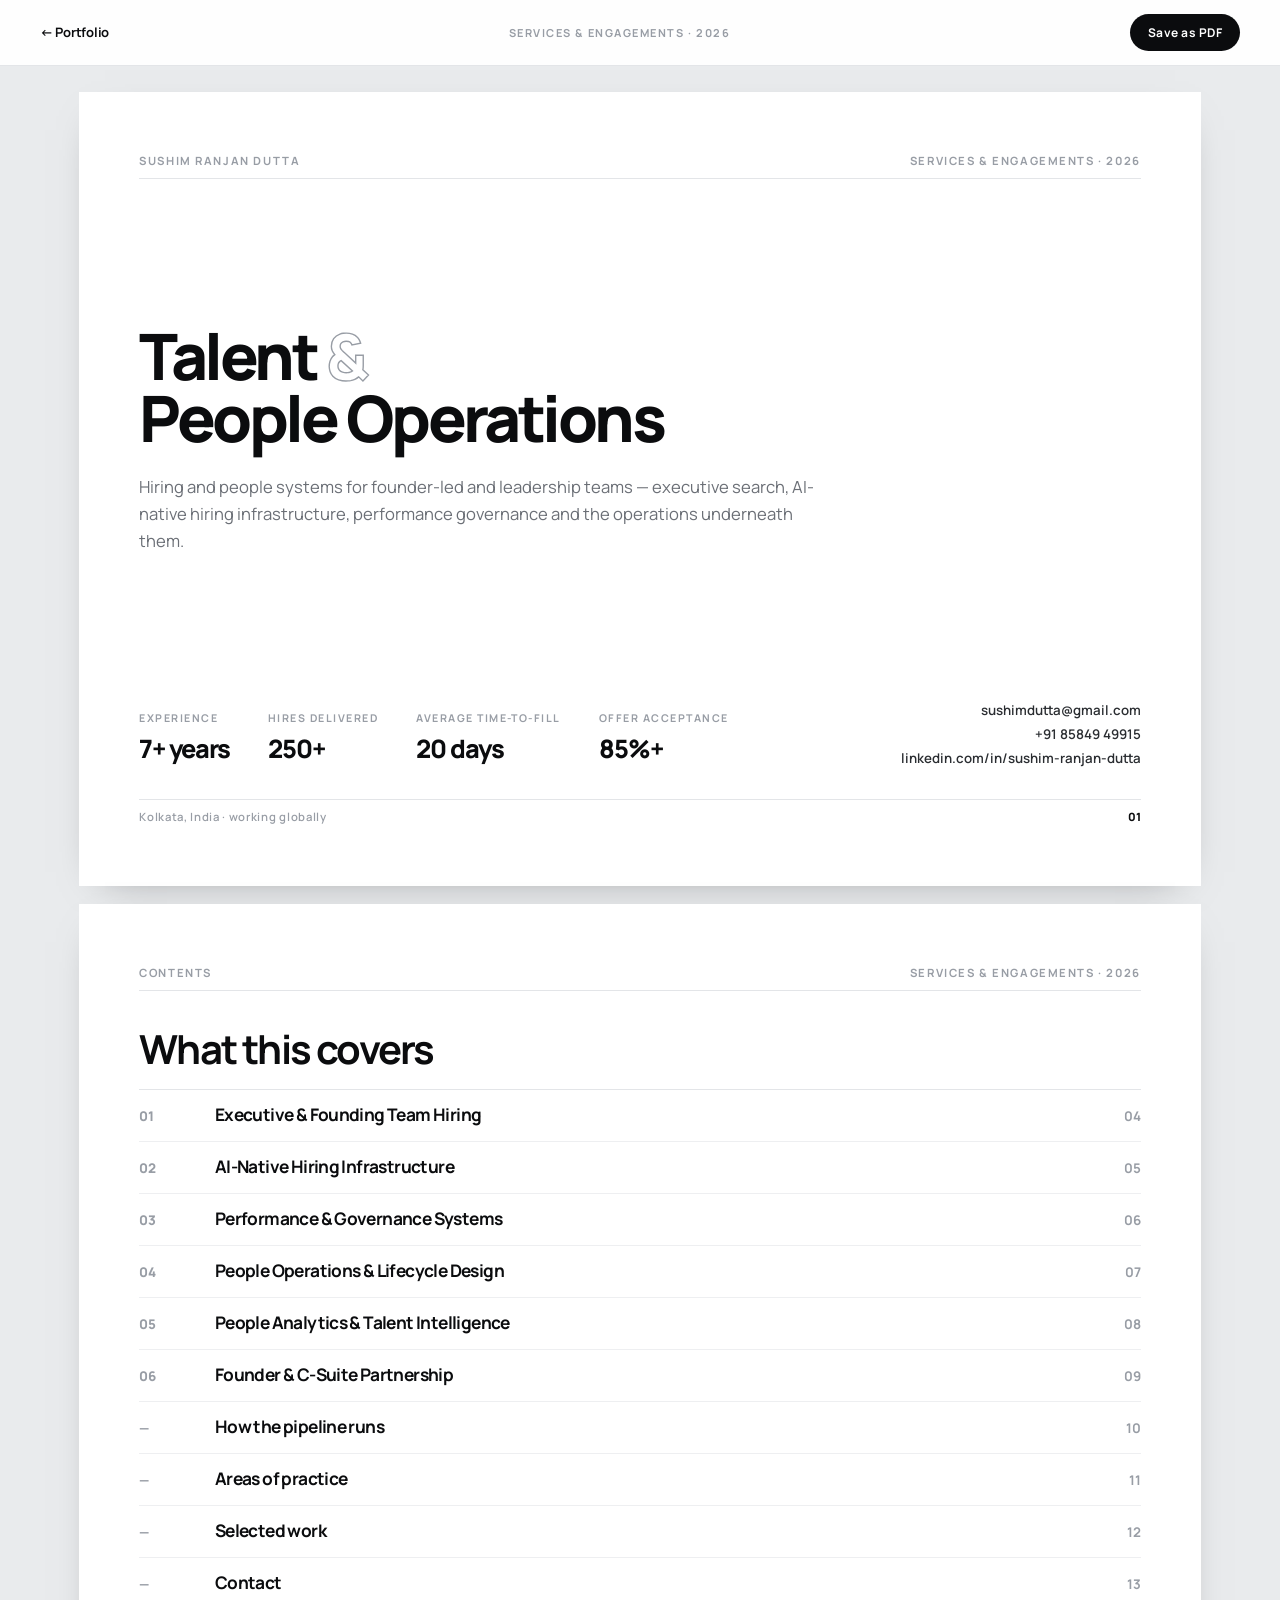
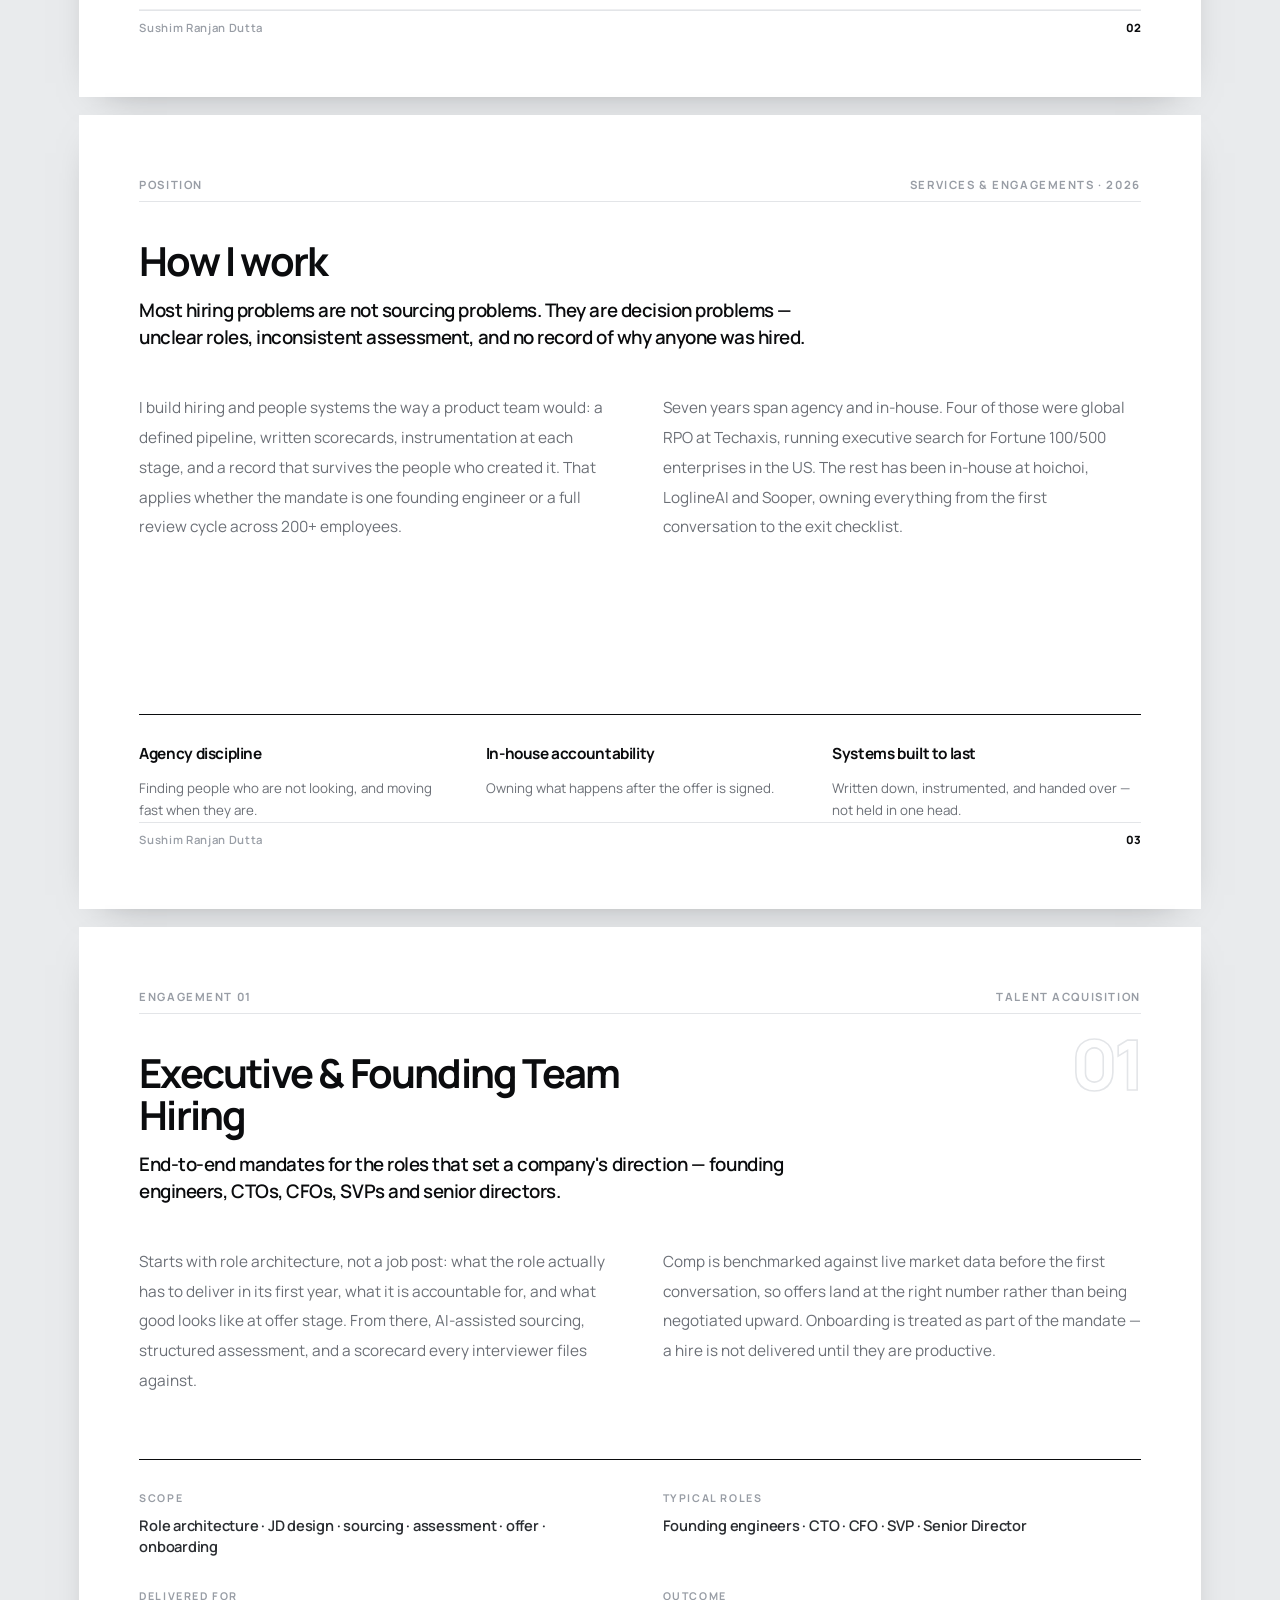
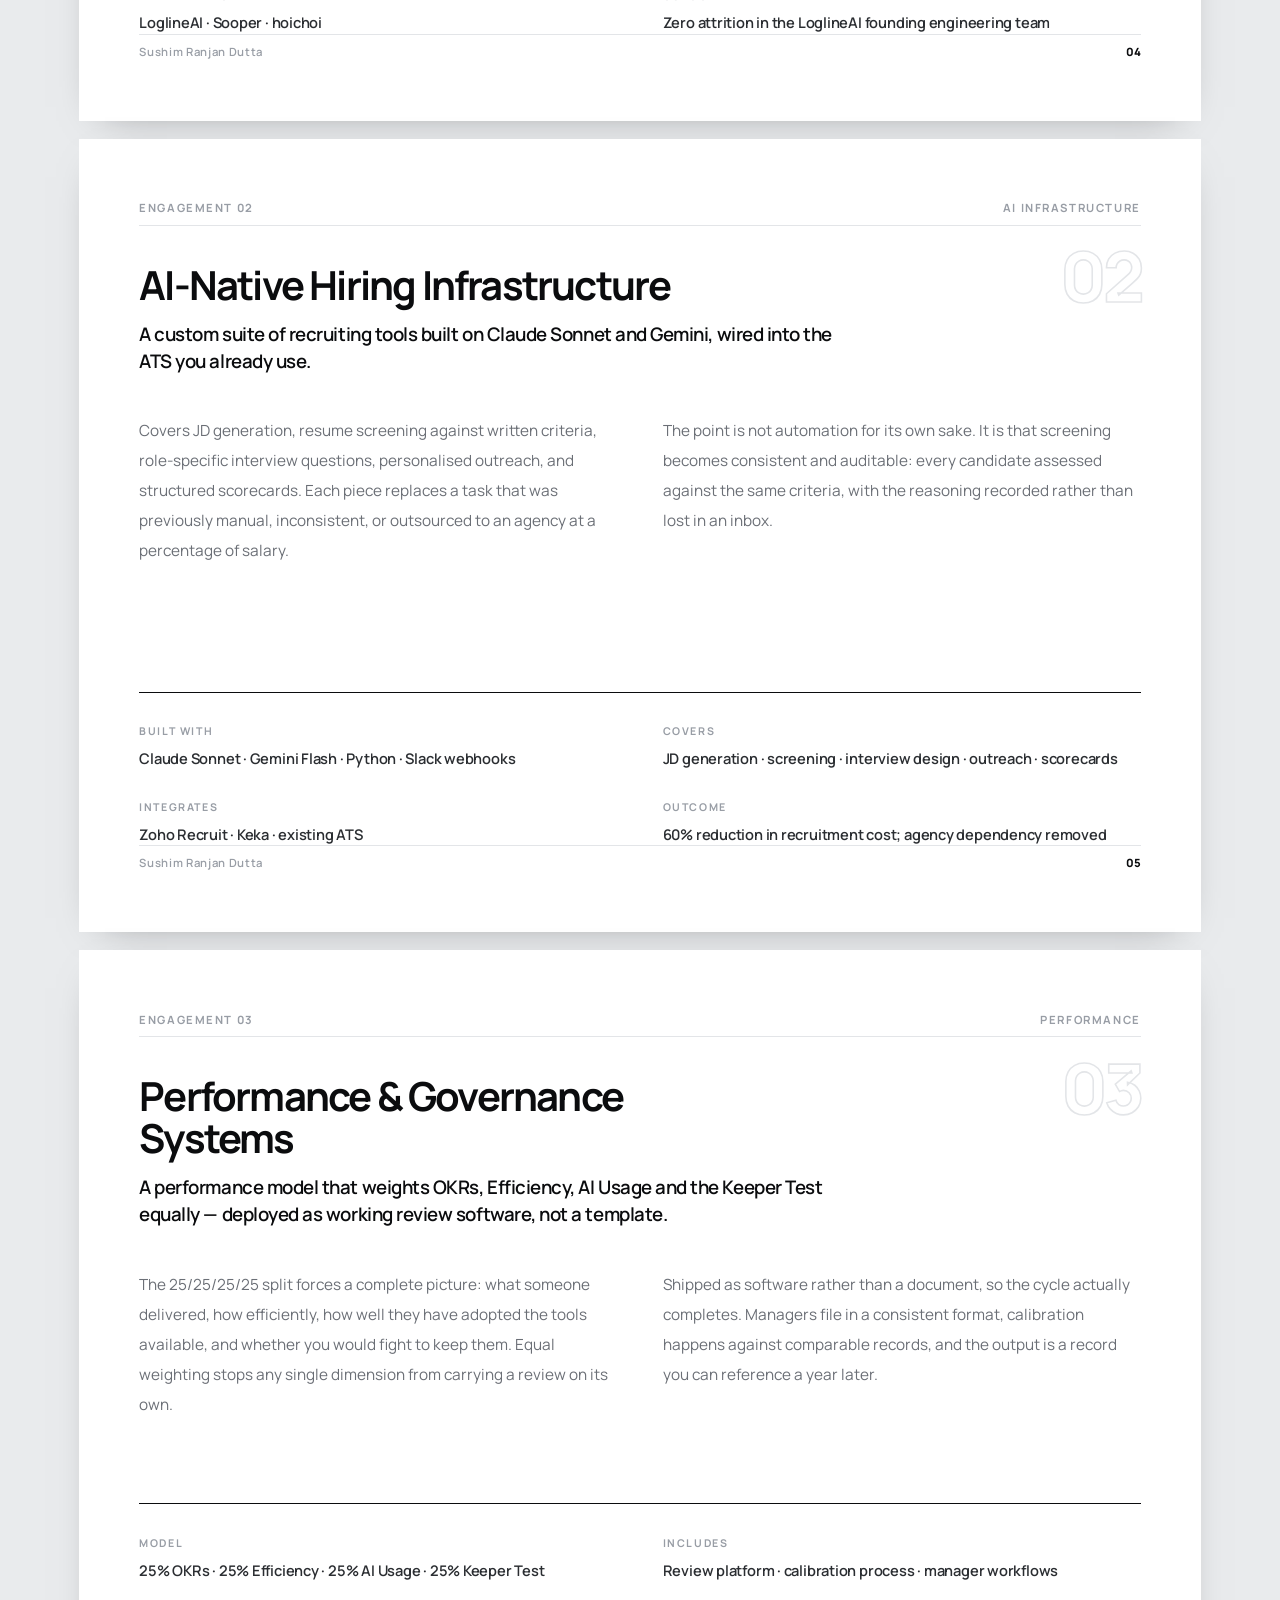
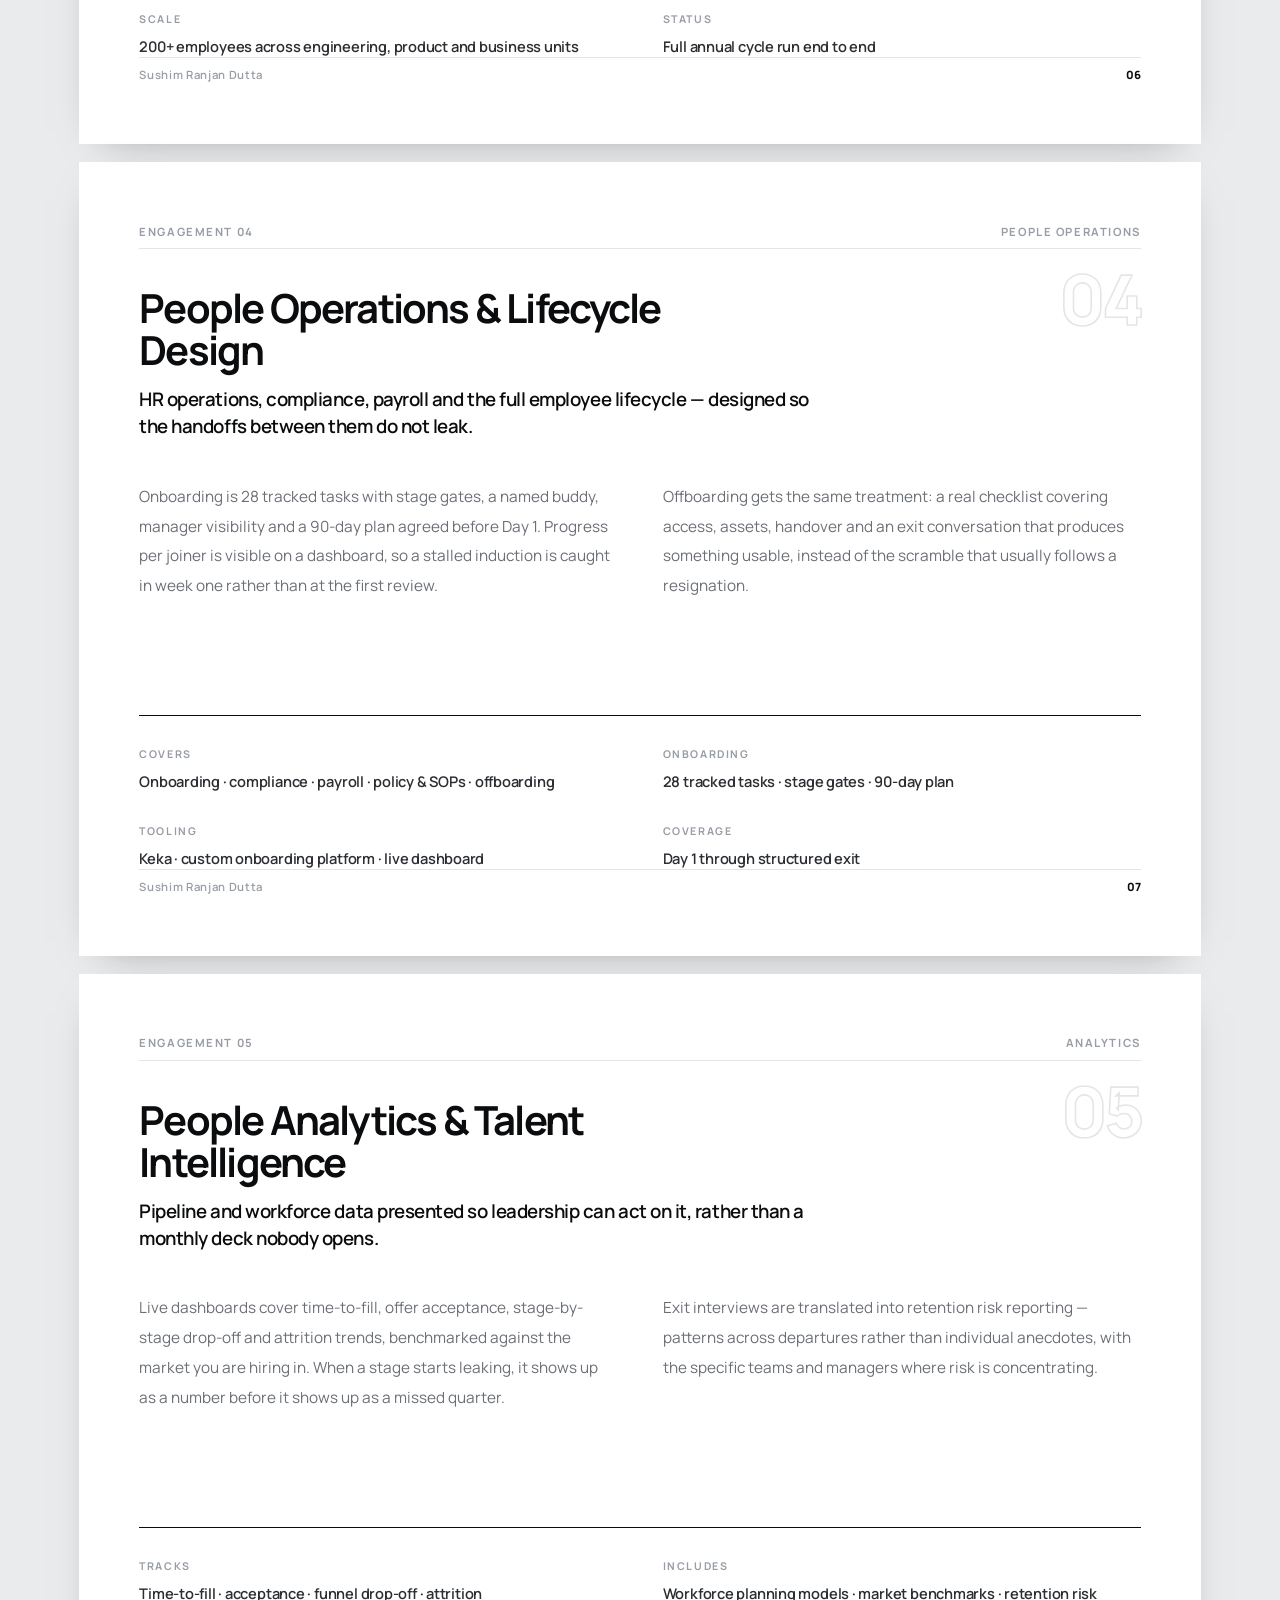
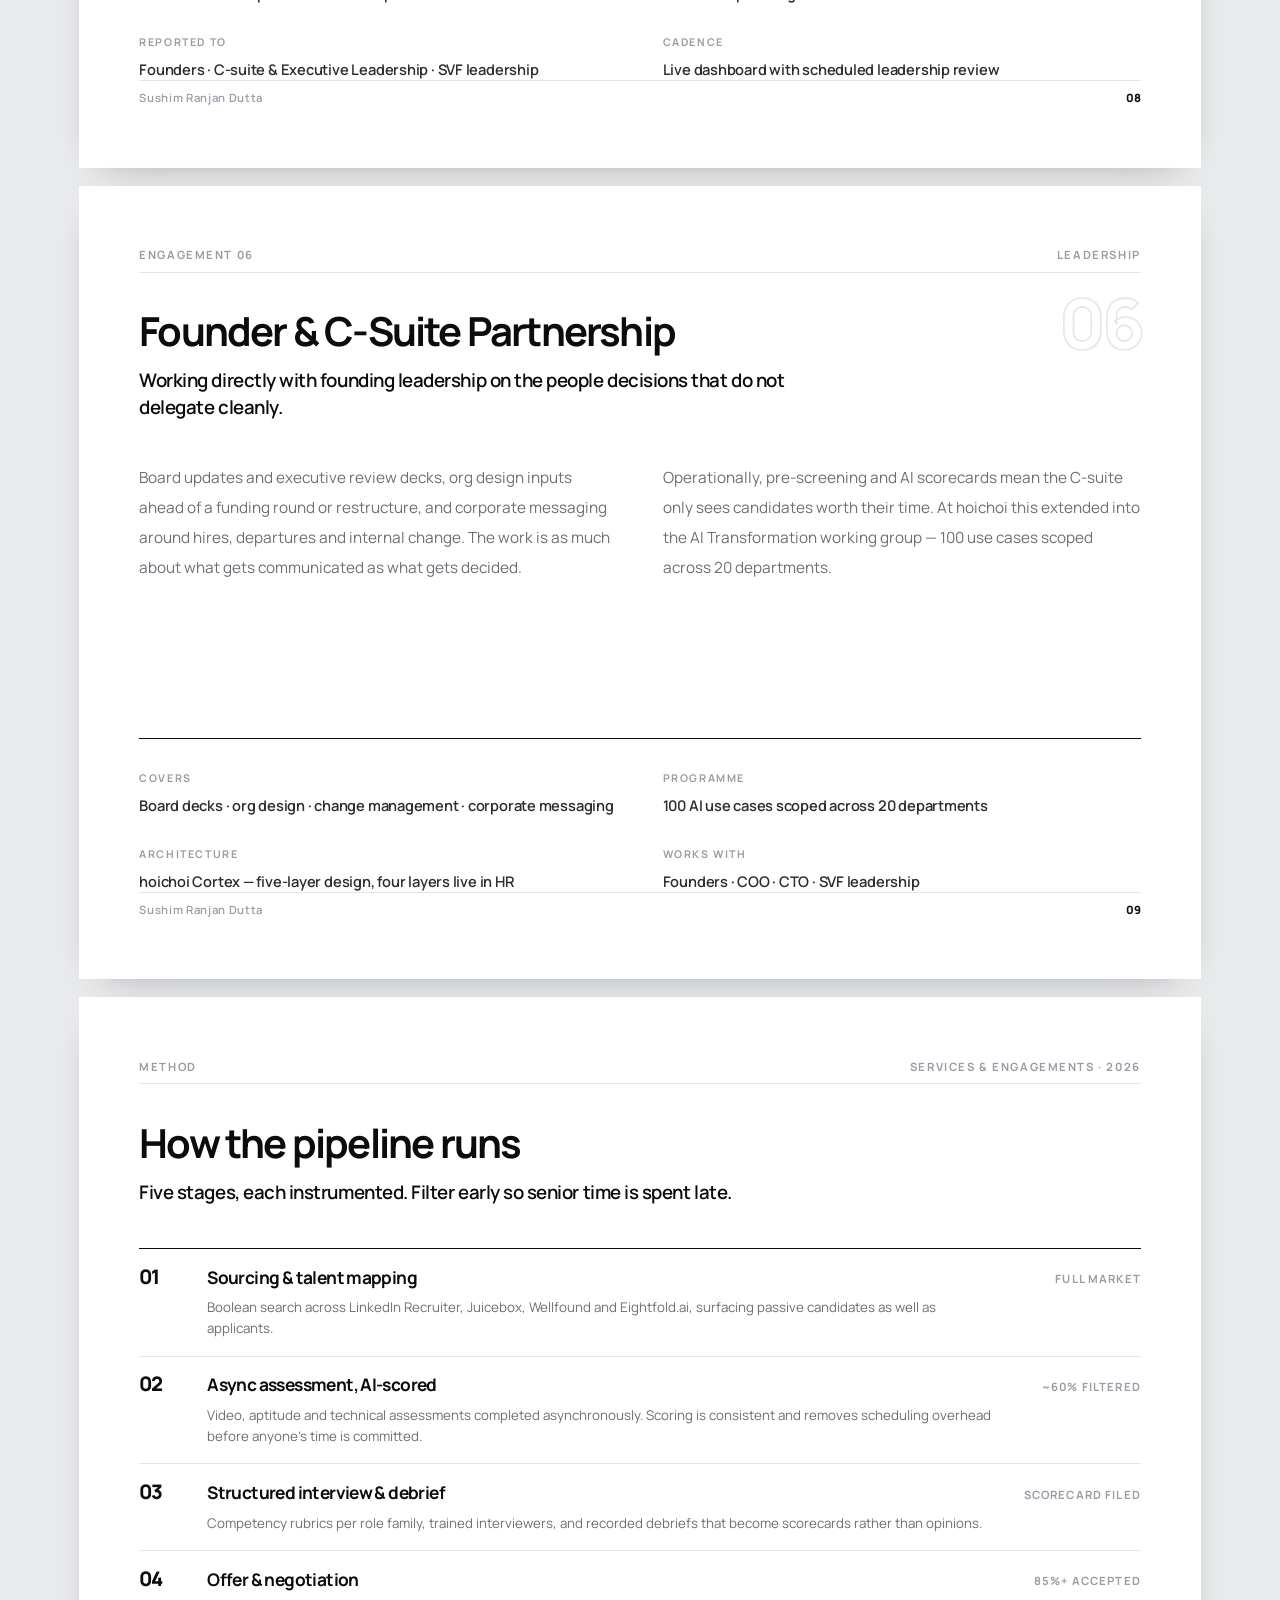
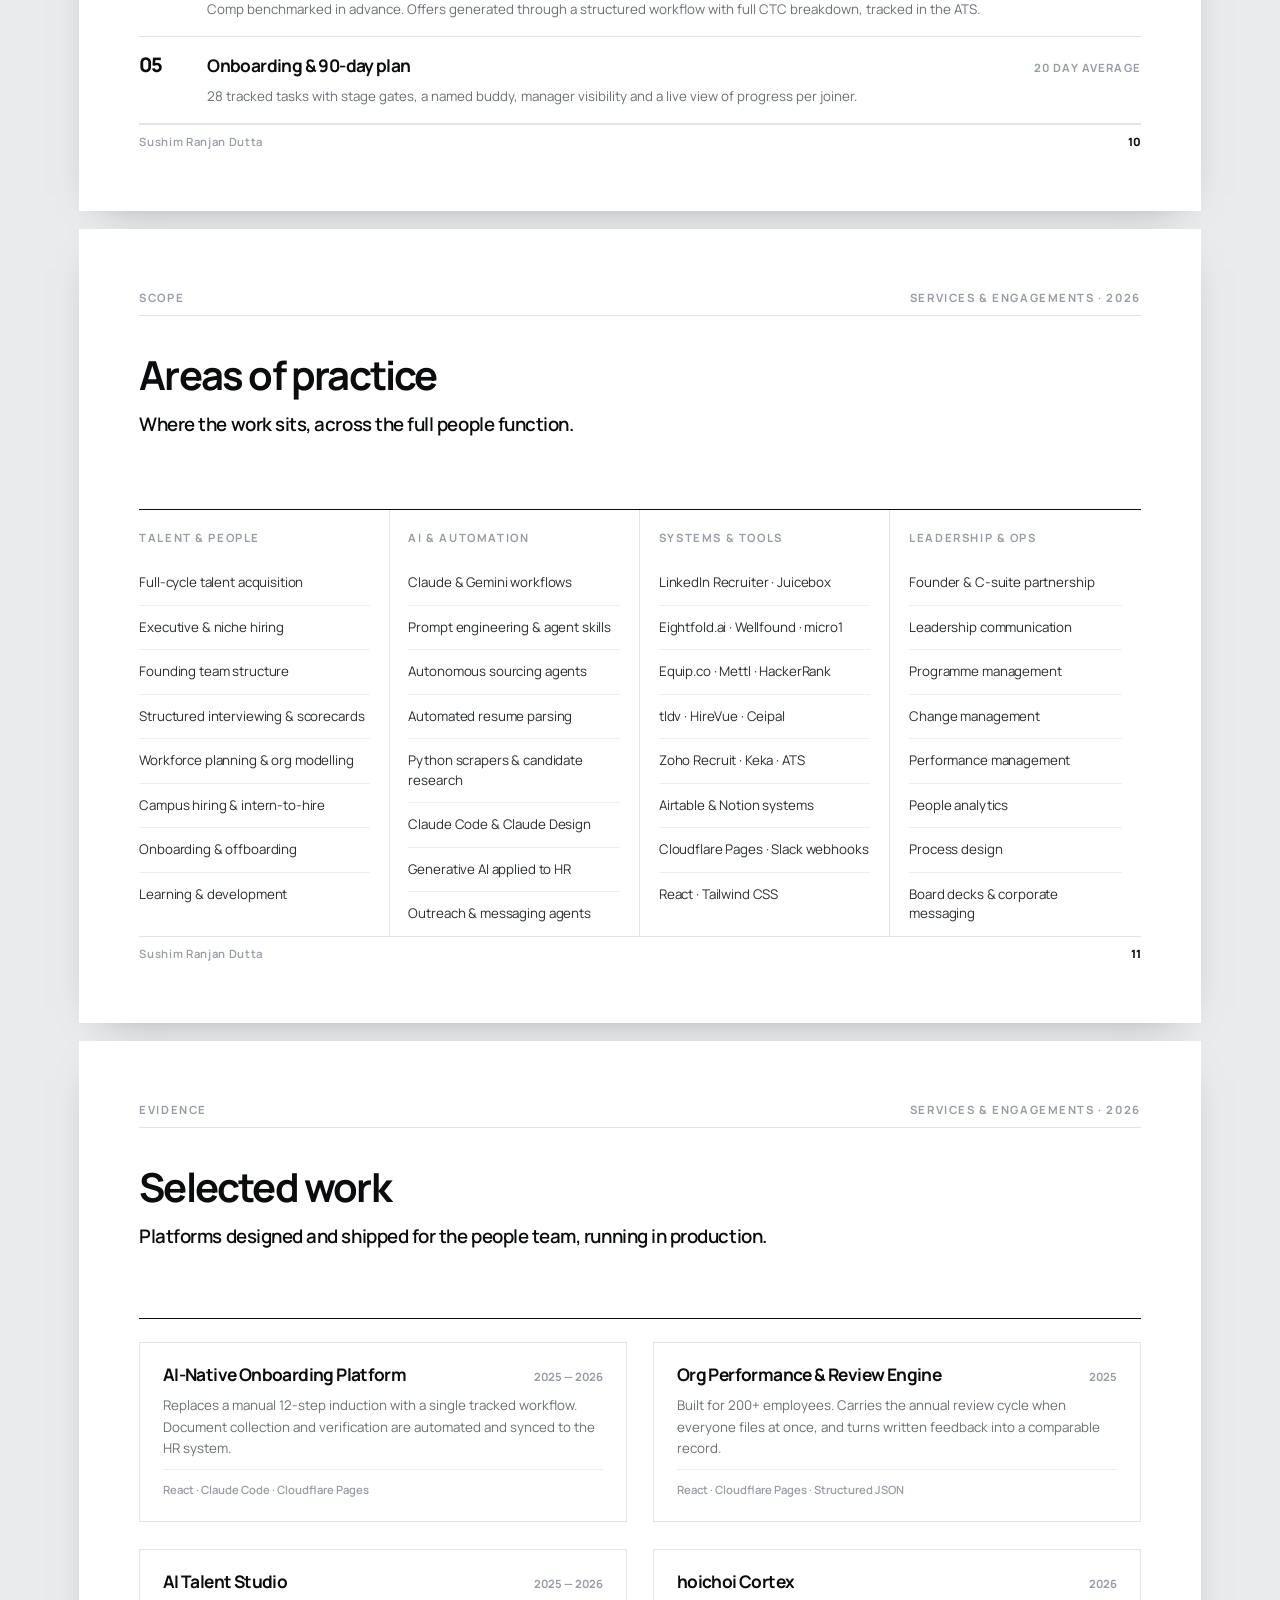
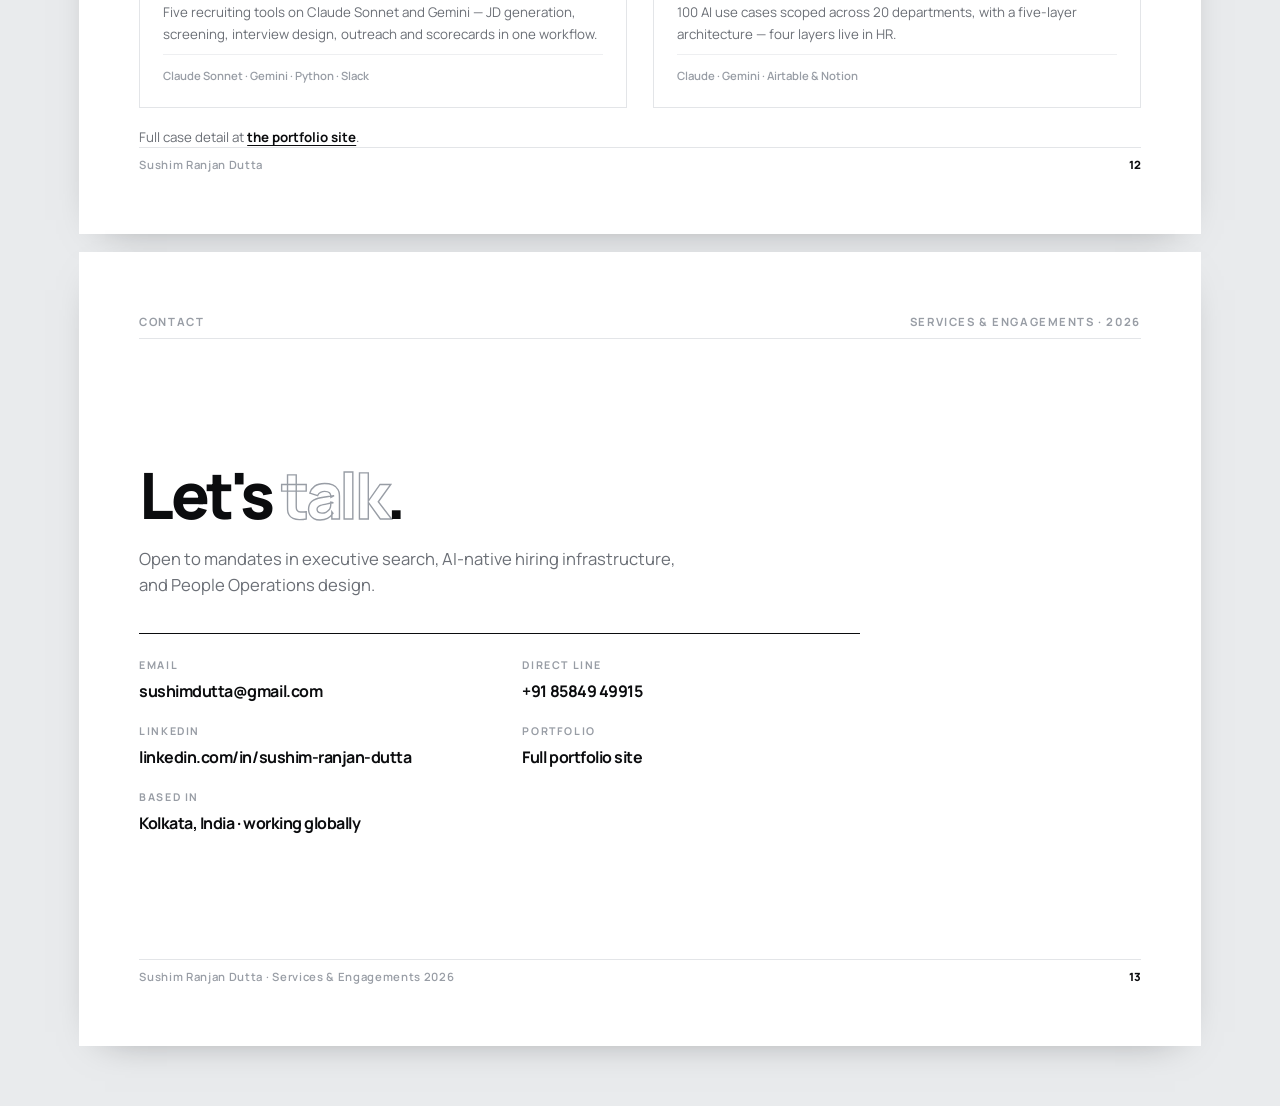
==== commit 1452a812: "Update executive leadership audience wording" ====
--- a/deck.html
+++ b/deck.html
@@ -268,7 +268,7 @@
     <dl class="spec">
       <div><dt>Tracks</dt><dd>Time-to-fill · acceptance · funnel drop-off · attrition</dd></div>
       <div><dt>Includes</dt><dd>Workforce planning models · market benchmarks · retention risk</dd></div>
-      <div><dt>Reported to</dt><dd>Founders · COOs · SVF leadership</dd></div>
+      <div><dt>Reported to</dt><dd>Founders · C-suite &amp; Executive Leadership · SVF leadership</dd></div>
       <div><dt>Cadence</dt><dd>Live dashboard with scheduled leadership review</dd></div>
     </dl>
   </div>
